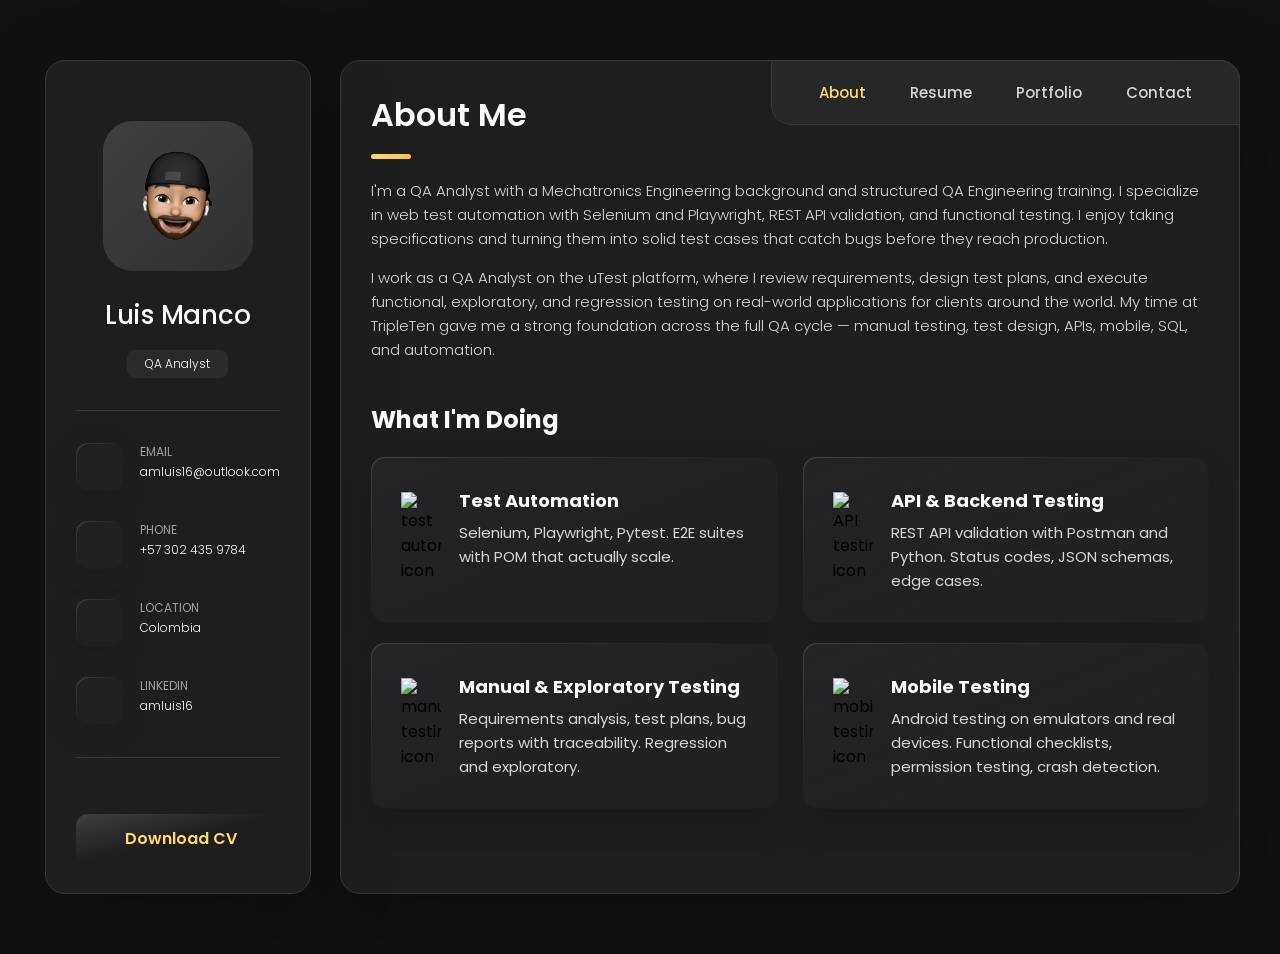
==== index.html @ 2d8c163e "feat: personal portfolio with CV download" ====
<!DOCTYPE html>
<html lang="en">

<head>
  <meta charset="UTF-8">
  <meta http-equiv="X-UA-Compatible" content="IE=edge">
  <meta name="viewport" content="width=device-width, initial-scale=1.0">
  <title>Luis Manco — QA Analyst Portfolio</title>

  <!--
    - favicon
  -->
  <link rel="shortcut icon" href="./assets/images/logo.ico" type="image/x-icon">

  <!--
    - custom css link
  -->
  <link rel="stylesheet" href="./assets/css/style.css">

  <!--
    - google font link
  -->
  <link rel="preconnect" href="https://fonts.googleapis.com">
  <link rel="preconnect" href="https://fonts.gstatic.com" crossorigin>
  <link href="https://fonts.googleapis.com/css2?family=Poppins:wght@300;400;500;600&display=swap" rel="stylesheet">
</head>

<body>

  <!--
    - #MAIN
  -->

  <main>

    <!--
      - #SIDEBAR
    -->

    <aside class="sidebar" data-sidebar>

      <div class="sidebar-info">

        <figure class="avatar-box">
          <img src="./assets/images/my-avatar.png" alt="Luis Manco" width="80">
        </figure>

        <div class="info-content">
          <h1 class="name" title="Luis Manco">Luis Manco</h1>

          <p class="title">QA Analyst</p>
        </div>

        <button class="info_more-btn" data-sidebar-btn>
          <span>Show Contacts</span>

          <ion-icon name="chevron-down"></ion-icon>
        </button>

      </div>

      <div class="sidebar-info_more">

        <div class="separator"></div>

        <ul class="contacts-list">

          <li class="contact-item">

            <div class="icon-box">
              <ion-icon name="mail-outline"></ion-icon>
            </div>

            <div class="contact-info">
              <p class="contact-title">Email</p>

              <a href="mailto:amluis16@outlook.com" class="contact-link">amluis16@outlook.com</a>
            </div>

          </li>

          <li class="contact-item">

            <div class="icon-box">
              <ion-icon name="call-outline"></ion-icon>
            </div>

            <div class="contact-info">
              <p class="contact-title">Phone</p>

              <a href="tel:+573024359784" class="contact-link">+57 302 435 9784</a>
            </div>

          </li>

          <li class="contact-item">

            <div class="icon-box">
              <ion-icon name="location-outline"></ion-icon>
            </div>

            <div class="contact-info">
              <p class="contact-title">Location</p>

              <address>Colombia</address>
            </div>

          </li>

          <li class="contact-item">

            <div class="icon-box">
              <ion-icon name="logo-linkedin"></ion-icon>
            </div>

            <div class="contact-info">
              <p class="contact-title">LinkedIn</p>

              <a href="https://www.linkedin.com/in/amluis16" target="_blank" class="contact-link">amluis16</a>
            </div>

          </li>

        </ul>

        <div class="separator"></div>

        <ul class="social-list">

          <li class="social-item">
            <a href="https://www.linkedin.com/in/amluis16" target="_blank" class="social-link">
              <ion-icon name="logo-linkedin"></ion-icon>
            </a>
          </li>

          <li class="social-item">
            <a href="https://github.com/AMluisXVI" target="_blank" class="social-link">
              <ion-icon name="logo-github"></ion-icon>
            </a>
          </li>

        </ul>

        <div class="cv-sidebar">
          <a href="./cv.html" target="_blank" class="btn-cv">
            <ion-icon name="download-outline"></ion-icon>
            Download CV
          </a>
        </div>

      </div>

    </aside>



    <!--
      - #main-content
    -->

    <div class="main-content">

      <!--
        - #NAVBAR
      -->

      <nav class="navbar">

        <ul class="navbar-list">

          <li class="navbar-item">
            <button class="navbar-link active" data-nav-link>About</button>
          </li>

          <li class="navbar-item">
            <button class="navbar-link" data-nav-link>Resume</button>
          </li>

          <li class="navbar-item">
            <button class="navbar-link" data-nav-link>Portfolio</button>
          </li>

          <li class="navbar-item">
            <button class="navbar-link" data-nav-link>Contact</button>
          </li>

        </ul>

      </nav>



      <!--
        - #ABOUT
      -->

      <article class="about active" data-page="about">

        <header>
          <h2 class="h2 article-title">About me</h2>
        </header>

        <section class="about-text">
          <p>
            I'm a QA Analyst with a Mechatronics Engineering background and structured QA Engineering training.
            I specialize in web test automation with Selenium and Playwright, REST API validation, and functional
            testing. I enjoy taking specifications and turning them into solid test cases that catch bugs before
            they reach production.
          </p>

          <p>
            I work as a QA Analyst on the uTest platform, where I review requirements, design test plans, and execute
            functional, exploratory, and regression testing on real-world applications for clients around the world.
            My time at TripleTen gave me a strong foundation across the full QA cycle — manual testing, test design,
            APIs, mobile, SQL, and automation.
          </p>
        </section>


        <!--
          - service
        -->

        <section class="service">

          <h3 class="h3 service-title">What I'm doing</h3>

          <ul class="service-list">

            <li class="service-item">

              <div class="service-icon-box">
                <img src="./assets/images/icon-dev.svg" alt="test automation icon" width="40">
              </div>

              <div class="service-content-box">
                <h4 class="h4 service-item-title">Test Automation</h4>

                <p class="service-item-text">
                  Selenium, Playwright, Pytest. E2E suites with POM that actually scale.
                </p>
              </div>

            </li>

            <li class="service-item">

              <div class="service-icon-box">
                <img src="./assets/images/icon-photo.svg" alt="API testing icon" width="40">
              </div>

              <div class="service-content-box">
                <h4 class="h4 service-item-title">API & Backend Testing</h4>

                <p class="service-item-text">
                  REST API validation with Postman and Python. Status codes, JSON schemas, edge cases.
                </p>
              </div>

            </li>

            <li class="service-item">

              <div class="service-icon-box">
                <img src="./assets/images/icon-design.svg" alt="manual testing icon" width="40">
              </div>

              <div class="service-content-box">
                <h4 class="h4 service-item-title">Manual & Exploratory Testing</h4>

                <p class="service-item-text">
                  Requirements analysis, test plans, bug reports with traceability. Regression and exploratory.
                </p>
              </div>

            </li>

            <li class="service-item">

              <div class="service-icon-box">
                <img src="./assets/images/icon-app.svg" alt="mobile testing icon" width="40">
              </div>

              <div class="service-content-box">
                <h4 class="h4 service-item-title">Mobile Testing</h4>

                <p class="service-item-text">
                  Android testing on emulators and real devices. Functional checklists, permission testing, crash detection.
                </p>
              </div>

            </li>

          </ul>

        </section>

      </article>



      <!--
        - #RESUME
      -->

      <article class="resume" data-page="resume">

        <header>
          <h2 class="h2 article-title">Resume</h2>
        </header>

        <section class="timeline">

          <div class="title-wrapper">
            <div class="icon-box">
              <ion-icon name="book-outline"></ion-icon>
            </div>

            <h3 class="h3">Experience</h3>
          </div>

          <ol class="timeline-list">

            <li class="timeline-item">

              <h4 class="h4 timeline-item-title">QA Analyst — uTest</h4>

              <span>Jul 2025 — Present</span>

              <p class="timeline-text">
                Review requirements, specifications, and design docs with a QA mindset for early defect detection.
                Design test plans and functional test cases using equivalence partitioning and boundary value analysis.
                Validate REST APIs with Postman: response codes, JSON structures, business logic. Use DevTools for
                network diagnostics, performance analysis, and UI validation. Document and trace defects throughout
                the SDLC, execute post-fix regressions, and prepare test data for end-to-end validation.
              </p>

            </li>

            <li class="timeline-item">

              <h4 class="h4 timeline-item-title">QA Projects — TripleTen LatAm</h4>

              <span>Oct 2024 — Jun 2025</span>

              <p class="timeline-text">
                E2E automation with Selenium WebDriver + POM: 9 tests covering complete taxi order flow with OTP
                interception via CDP. API automation with Python + pytest + requests: 9 tests with equivalence class
                and BVA coverage. REST API testing with Postman: 43 test cases across 3 endpoints, 25 bugs found
                including 500-level server errors. Mobile functional testing on Android: 34-item checklist, identified
                critical crash on geolocation denial. Executed 24 regression test cases on Urban Routes (web) with
                bug reports in Jira. SQL queries: COUNT DISTINCT, GROUP BY, JOIN, CASE WHEN on PostgreSQL.
              </p>

            </li>

            <li class="timeline-item">

              <h4 class="h4 timeline-item-title">Construction Supervisor Assistant — Arevalo Patologia Plus</h4>

              <span>May 2024 — Jun 2025</span>

              <p class="timeline-text">
                Supervised civil works contracts for restoration and maintenance. Documented and escalated
                field anomalies, managed material requests, and produced daily technical reports.
                Developed attention to detail and structured documentation skills transferable to QA.
              </p>

            </li>

            <li class="timeline-item">

              <h4 class="h4 timeline-item-title">Engineering Assistant — IMI Colombia / Yara / Cabot</h4>

              <span>Jan 2024 — Apr 2024</span>

              <p class="timeline-text">
                Supported scheduled maintenance shutdowns at an ammonia plant. Coordinated contractors
                under HSE and permit-to-work controls, documented non-conformities, and inspected
                valve replacements, coatings, and welding — building a methodical, process-oriented mindset.
              </p>

            </li>

          </ol>

        </section>

        <section class="timeline">

          <div class="title-wrapper">
            <div class="icon-box">
              <ion-icon name="book-outline"></ion-icon>
            </div>

            <h3 class="h3">Education</h3>
          </div>

          <ol class="timeline-list">

            <li class="timeline-item">

              <h4 class="h4 timeline-item-title">QA Engineering Bootcamp</h4>

              <span>2024 — 2025</span>

              <p class="timeline-text">
                TripleTen LatAm — Full QA cycle: manual testing, test design, web & cross-browser, API testing,
                mobile testing, console & SQL, API automation, UI automation.
              </p>

            </li>

            <li class="timeline-item">

              <h4 class="h4 timeline-item-title">Mechatronics Engineering</h4>

              <span>2017 — 2023</span>

              <p class="timeline-text">
                Universidad Tecnológica de Bolívar — COPNIA: 031259-0698088 BLV
              </p>

            </li>

          </ol>

        </section>

        <section class="skill">

          <h3 class="h3 skills-title">Technical Skills</h3>

          <ul class="skills-list content-card">

            <li class="skills-item">
              <div class="title-wrapper">
                <h5 class="h5">Test Automation</h5>
              </div>
              <p class="skills-text">Selenium, Playwright, Pytest, Page Object Model</p>
            </li>

            <li class="skills-item">
              <div class="title-wrapper">
                <h5 class="h5">API Testing</h5>
              </div>
              <p class="skills-text">Postman, REST, JSON, Python + requests</p>
            </li>

            <li class="skills-item">
              <div class="title-wrapper">
                <h5 class="h5">Functional Testing</h5>
              </div>
              <p class="skills-text">Test cases, equivalence partitioning, BVA, regression</p>
            </li>

            <li class="skills-item">
              <div class="title-wrapper">
                <h5 class="h5">Languages &amp; Tools</h5>
              </div>
              <p class="skills-text">Python, SQL, JavaScript, Git, Jira, DevTools</p>
            </li>

            <li class="skills-item">
              <div class="title-wrapper">
                <h5 class="h5">Mobile Testing</h5>
              </div>
              <p class="skills-text">Android Studio, AVD, permissions testing, crash analysis</p>
            </li>

          </ul>

        </section>

        <section class="certifications">

          <h3 class="h3 certifications-title">Certifications</h3>

          <div class="cert-group">
            <h4 class="h4 cert-org">Open Bootcamp</h4>
            <ul class="cert-list">
              <li>Git — 07/11/2023</li>
              <li>HTML &amp; CSS — 07/11/2023</li>
              <li>Introducción a la Programación — 06/09/2023</li>
            </ul>
          </div>

          <div class="cert-group">
            <h4 class="h4 cert-org">Google Actívate</h4>
            <ul class="cert-list">
              <li>Introducción al Desarrollo Web I (40 h) — 05/06/2023</li>
              <li>Introducción al Desarrollo Web II (40 h) — 15/06/2023</li>
            </ul>
          </div>

          <div class="cert-group">
            <h4 class="h4 cert-org">SENA</h4>
            <ul class="cert-list">
              <li>Sistema de Gestión de la Seguridad y Salud en el Trabajo SG-SST (50 h) — Oct. 2025 · Regional Huila</li>
              <li>Controladores Lógicos Programables PLC I (40 h) — Mar. 2026 · Regional Tolima</li>
              <li>Actualización del SG-SST (20 h) — Mar. 2026 · Regional Valle</li>
              <li>Procesos para Software de Calidad (40 h) — Abr. 2026 · Regional Tolima</li>
            </ul>
          </div>

        </section>

      </article>



      <!--
        - #PORTFOLIO
      -->

      <article class="portfolio" data-page="portfolio">

        <header>
          <h2 class="h2 article-title">Portfolio</h2>
        </header>

        <section class="projects">

          <ul class="filter-list">

            <li class="filter-item">
              <button class="active" data-filter-btn>All</button>
            </li>

            <li class="filter-item">
              <button data-filter-btn>Automation</button>
            </li>

            <li class="filter-item">
              <button data-filter-btn>API Testing</button>
            </li>

            <li class="filter-item">
              <button data-filter-btn>Manual Testing</button>
            </li>

            <li class="filter-item">
              <button data-filter-btn>Mobile Testing</button>
            </li>

          </ul>

          <div class="filter-select-box">

            <button class="filter-select" data-select>

              <div class="select-value" data-selecct-value>Select category</div>

              <div class="select-icon">
                <ion-icon name="chevron-down"></ion-icon>
              </div>

            </button>

            <ul class="select-list">

              <li class="select-item">
                <button data-select-item>All</button>
              </li>

              <li class="select-item">
                <button data-select-item>Automation</button>
              </li>

              <li class="select-item">
                <button data-select-item>API Testing</button>
              </li>

              <li class="select-item">
                <button data-select-item>Manual Testing</button>
              </li>

              <li class="select-item">
                <button data-select-item>Mobile Testing</button>
              </li>

            </ul>

          </div>

          <ul class="project-list">

            <li class="project-item active" data-filter-item data-category="automation">
              <a href="https://github.com/AMluisXVI/ui-automation" target="_blank">

                <figure class="project-img">
                  <div class="project-item-icon-box">
                    <ion-icon name="eye-outline"></ion-icon>
                  </div>

                  <img src="./assets/images/project-9.png" alt="ui-automation" loading="lazy">
                </figure>

                <h3 class="project-title">UI Automation — Urban Routes</h3>

                <p class="project-category">Automation</p>

              </a>
            </li>

            <li class="project-item active" data-filter-item data-category="automation">
              <a href="https://github.com/AMluisXVI/api-automation" target="_blank">

                <figure class="project-img">
                  <div class="project-item-icon-box">
                    <ion-icon name="eye-outline"></ion-icon>
                  </div>

                  <img src="./assets/images/project-7.png" alt="api-automation" loading="lazy">
                </figure>

                <h3 class="project-title">API Automation — Urban Grocers</h3>

                <p class="project-category">Automation</p>

              </a>
            </li>

            <li class="project-item active" data-filter-item data-category="api testing">
              <a href="https://github.com/AMluisXVI/api-testing" target="_blank">

                <figure class="project-img">
                  <div class="project-item-icon-box">
                    <ion-icon name="eye-outline"></ion-icon>
                  </div>

                  <img src="./assets/images/project-4.png" alt="api-testing" loading="lazy">
                </figure>

                <h3 class="project-title">API Testing — Urban Grocers</h3>

                <p class="project-category">API Testing</p>

              </a>
            </li>

            <li class="project-item active" data-filter-item data-category="manual testing">
              <a href="https://github.com/AMluisXVI/regression-testing" target="_blank">

                <figure class="project-img">
                  <div class="project-item-icon-box">
                    <ion-icon name="eye-outline"></ion-icon>
                  </div>

                  <img src="./assets/images/project-1.jpg" alt="regression-testing" loading="lazy">
                </figure>

                <h3 class="project-title">Regression Testing — Urban Routes</h3>

                <p class="project-category">Manual Testing</p>

              </a>
            </li>

            <li class="project-item active" data-filter-item data-category="manual testing">
              <a href="https://github.com/AMluisXVI/test-design" target="_blank">

                <figure class="project-img">
                  <div class="project-item-icon-box">
                    <ion-icon name="eye-outline"></ion-icon>
                  </div>

                  <img src="./assets/images/project-5.png" alt="test-design" loading="lazy">
                </figure>

                <h3 class="project-title">Test Design — Carpool Feature</h3>

                <p class="project-category">Manual Testing</p>

              </a>
            </li>

            <li class="project-item active" data-filter-item data-category="manual testing">
              <a href="https://github.com/AMluisXVI/cross-browser-testing" target="_blank">

                <figure class="project-img">
                  <div class="project-item-icon-box">
                    <ion-icon name="eye-outline"></ion-icon>
                  </div>

                  <img src="./assets/images/project-3.jpg" alt="cross-browser-testing" loading="lazy">
                </figure>

                <h3 class="project-title">Cross-Browser Testing — Urban Routes</h3>

                <p class="project-category">Manual Testing</p>

              </a>
            </li>

            <li class="project-item active" data-filter-item data-category="mobile testing">
              <a href="https://github.com/AMluisXVI/mobile-testing" target="_blank">

                <figure class="project-img">
                  <div class="project-item-icon-box">
                    <ion-icon name="eye-outline"></ion-icon>
                  </div>

                  <img src="./assets/images/project-8.jpg" alt="mobile-testing" loading="lazy">
                </figure>

                <h3 class="project-title">Mobile Testing — Urban Lunch</h3>

                <p class="project-category">Mobile Testing</p>

              </a>
            </li>

            <li class="project-item active" data-filter-item data-category="manual testing">
              <a href="https://github.com/AMluisXVI/console-sql" target="_blank">

                <figure class="project-img">
                  <div class="project-item-icon-box">
                    <ion-icon name="eye-outline"></ion-icon>
                  </div>

                  <img src="./assets/images/project-6.png" alt="console-sql" loading="lazy">
                </figure>

                <h3 class="project-title">Console & SQL — Linux + PostgreSQL</h3>

                <p class="project-category">Manual Testing</p>

              </a>
            </li>

            <li class="project-item active" data-filter-item data-category="api testing">
              <a href="https://github.com/AMluisXVI/full-qa-cycle" target="_blank">

                <figure class="project-img">
                  <div class="project-item-icon-box">
                    <ion-icon name="eye-outline"></ion-icon>
                  </div>

                  <img src="./assets/images/project-2.png" alt="full-qa-cycle" loading="lazy">
                </figure>

                <h3 class="project-title">Full QA Cycle — Urban Scooter</h3>

                <p class="project-category">API Testing</p>

              </a>
            </li>

          </ul>

        </section>

      </article>



      <!--
        - #CONTACT
      -->

      <article class="contact" data-page="contact">

        <header>
          <h2 class="h2 article-title">Contact</h2>
        </header>

        <section class="contact-info">

          <p class="contact-text">
            Let's connect! Whether you have a job opportunity, a project idea, or just want to talk about QA,
            feel free to reach out through any of the channels below.
          </p>

          <ul class="contact-list contact-list--page">

            <li class="contact-item">
              <div class="icon-box">
                <ion-icon name="mail-outline"></ion-icon>
              </div>
              <div class="contact-info">
                <h3 class="h4 contact-item-title">Email</h3>
                <a href="mailto:amluis16@outlook.com" class="contact-link">amluis16@outlook.com</a>
              </div>
            </li>

            <li class="contact-item">
              <div class="icon-box">
                <ion-icon name="phone-portrait-outline"></ion-icon>
              </div>
              <div class="contact-info">
                <h3 class="h4 contact-item-title">Phone</h3>
                <a href="tel:+573024359784" class="contact-link">+57 302 435 9784</a>
              </div>
            </li>

            <li class="contact-item">
              <div class="icon-box">
                <ion-icon name="logo-linkedin"></ion-icon>
              </div>
              <div class="contact-info">
                <h3 class="h4 contact-item-title">LinkedIn</h3>
              <a href="https://www.linkedin.com/in/amluis16" target="_blank" class="contact-link">amluis16</a>
              </div>
            </li>

            <li class="contact-item">
              <div class="icon-box">
                <ion-icon name="logo-github"></ion-icon>
              </div>
              <div class="contact-info">
                <h3 class="h4 contact-item-title">GitHub</h3>
                <a href="https://github.com/AMluisXVI" target="_blank" class="contact-link">AMluisXVI</a>
              </div>
            </li>

          </ul>

        </section>

      </article>

    </div>

  </main>



  <!--
    - custom js link
  -->
  <script src="./assets/js/script.js"></script>

  <!--
    - ionicon link
  -->
  <script type="module" src="https://unpkg.com/ionicons@5.5.2/dist/ionicons/ionicons.esm.js"></script>
  <script nomodule src="https://unpkg.com/ionicons@5.5.2/dist/ionicons/ionicons.js"></script>

</body>

</html>
---- assets/css/style.css ----
/*-----------------------------------*\
  #style.css
\*-----------------------------------*/


/**
 * copyright 2022 @codewithsadee
 */





/*-----------------------------------*\
  #CUSTOM PROPERTY
\*-----------------------------------*/

:root {

  /**
   * colors
   */

  /* gradient */

  --bg-gradient-onyx: linear-gradient(
    to bottom right, 
    hsl(240, 1%, 25%) 3%, 
    hsl(0, 0%, 19%) 97%
  );
  --bg-gradient-jet: linear-gradient(
    to bottom right, 
    hsla(240, 1%, 18%, 0.251) 0%, 
    hsla(240, 2%, 11%, 0) 100%
  ), hsl(240, 2%, 13%);
  --bg-gradient-yellow-1: linear-gradient(
    to bottom right, 
    hsl(45, 100%, 71%) 0%, 
    hsla(36, 100%, 69%, 0) 50%
  );
  --bg-gradient-yellow-2: linear-gradient(
    135deg, 
    hsla(45, 100%, 71%, 0.251) 0%, 
    hsla(35, 100%, 68%, 0) 59.86%
  ), hsl(240, 2%, 13%);
  --border-gradient-onyx: linear-gradient(
    to bottom right, 
    hsl(0, 0%, 25%) 0%, 
    hsla(0, 0%, 25%, 0) 50%
  );
  --text-gradient-yellow: linear-gradient(
    to right, 
    hsl(45, 100%, 72%), 
    hsl(35, 100%, 68%)
  );

  /* solid */

  --jet: hsl(0, 0%, 22%);
  --onyx: hsl(240, 1%, 17%);
  --eerie-black-1: hsl(240, 2%, 13%);
  --eerie-black-2: hsl(240, 2%, 12%);
  --smoky-black: hsl(0, 0%, 7%);
  --white-1: hsl(0, 0%, 100%);
  --white-2: hsl(0, 0%, 98%);
  --orange-yellow-crayola: hsl(45, 100%, 72%);
  --vegas-gold: hsl(45, 54%, 58%);
  --light-gray: hsl(0, 0%, 84%);
  --light-gray-70: hsla(0, 0%, 84%, 0.7);
  --bittersweet-shimmer: hsl(0, 43%, 51%);

  /**
   * typography
   */

  /* font-family */
  --ff-poppins: 'Poppins', sans-serif;

  /* font-size */
  --fs-1: 24px;
  --fs-2: 18px;
  --fs-3: 17px;
  --fs-4: 16px;
  --fs-5: 15px;
  --fs-6: 14px;
  --fs-7: 13px;
  --fs-8: 11px;

  /* font-weight */
  --fw-300: 300;
  --fw-400: 400;
  --fw-500: 500;
  --fw-600: 600;

  /**
   * shadow
   */
  
  --shadow-1: -4px 8px 24px hsla(0, 0%, 0%, 0.25);
  --shadow-2: 0 16px 30px hsla(0, 0%, 0%, 0.25);
  --shadow-3: 0 16px 40px hsla(0, 0%, 0%, 0.25);
  --shadow-4: 0 25px 50px hsla(0, 0%, 0%, 0.15);
  --shadow-5: 0 24px 80px hsla(0, 0%, 0%, 0.25);

  /**
   * transition
   */

  --transition-1: 0.25s ease;
  --transition-2: 0.5s ease-in-out;

}





/*-----------------------------------*\
  #RESET
\*-----------------------------------*/

*, *::before, *::after {
  margin: 0;
  padding: 0;
  box-sizing: border-box;
}

a { text-decoration: none; }

li { list-style: none; }

img, ion-icon, a, button, time, span { display: block; }

button {
  font: inherit;
  background: none;
  border: none;
  text-align: left;
  cursor: pointer;
}

input, textarea {
  display: block;
  width: 100%;
  background: none;
  font: inherit;
}

::selection {
  background: var(--orange-yellow-crayola);
  color: var(--smoky-black);
}

:focus { outline-color: var(--orange-yellow-crayola); }

html { font-family: var(--ff-poppins); }

body { background: var(--smoky-black); }





/*-----------------------------------*\
  #REUSED STYLE
\*-----------------------------------*/

.sidebar,
article {
  background: var(--eerie-black-2);
  border: 1px solid var(--jet);
  border-radius: 20px;
  padding: 15px;
  box-shadow: var(--shadow-1);
  z-index: 1;
}

.separator {
  width: 100%;
  height: 1px;
  background: var(--jet);
  margin: 16px 0;
}

.icon-box {
  position: relative;
  background: var(--border-gradient-onyx);
  width: 30px;
  height: 30px;
  border-radius: 8px;
  display: flex;
  justify-content: center;
  align-items: center;
  font-size: 16px;
  color: var(--orange-yellow-crayola);
  box-shadow: var(--shadow-1);
  z-index: 1;
}

.icon-box::before {
  content: "";
  position: absolute;
  inset: 1px;
  background: var(--eerie-black-1);
  border-radius: inherit;
  z-index: -1;
}

.icon-box ion-icon { --ionicon-stroke-width: 35px; }

article { display: none; }

article.active {
  display: block;
  animation: fade 0.5s ease backwards;
}

@keyframes fade {
  0% { opacity: 0; }
  100% { opacity: 1; }
}

.h2,
.h3,
.h4,
.h5 {
  color: var(--white-2);
  text-transform: capitalize;
}

.h2 { font-size: var(--fs-1); }

.h3 { font-size: var(--fs-2); }

.h4 { font-size: var(--fs-4); }

.h5 {
  font-size: var(--fs-7);
  font-weight: var(--fw-500);
}

.article-title {
  position: relative;
  padding-bottom: 7px;
}

.article-title::after {
  content: "";
  position: absolute;
  bottom: 0;
  left: 0;
  width: 30px;
  height: 3px;
  background: var(--text-gradient-yellow);
  border-radius: 3px;
}

.has-scrollbar::-webkit-scrollbar {
  width: 5px; /* for vertical scrollbar */
  height: 5px; /* for horizontal scrollbar */
}

.has-scrollbar::-webkit-scrollbar-track {
  background: var(--onyx);
  border-radius: 5px;
}

.has-scrollbar::-webkit-scrollbar-thumb {
  background: var(--orange-yellow-crayola);
  border-radius: 5px;
}

.has-scrollbar::-webkit-scrollbar-button { width: 20px; }

.content-card {
  position: relative;
  background: var(--border-gradient-onyx);
  padding: 15px;
  padding-top: 45px;
  border-radius: 14px;
  box-shadow: var(--shadow-2);
  cursor: pointer;
  z-index: 1;
}

.content-card::before {
  content: "";
  position: absolute;
  inset: 1px;
  background: var(--bg-gradient-jet);
  border-radius: inherit;
  z-index: -1;
}





/*-----------------------------------*\
  #MAIN
\*-----------------------------------*/

main {
  margin: 15px 12px;
  margin-bottom: 75px;
  min-width: 259px;
}





/*-----------------------------------*\
  #SIDEBAR
\*-----------------------------------*/

.sidebar {
  margin-bottom: 15px;
  max-height: 112px;
  overflow: hidden;
  transition: var(--transition-2);
}

.sidebar.active { max-height: 405px; }

.sidebar-info {
  position: relative;
  display: flex;
  justify-content: flex-start;
  align-items: center;
  gap: 15px;
}

.avatar-box {
  background: var(--bg-gradient-onyx);
  border-radius: 20px;
}

.info-content .name {
  color: var(--white-2);
  font-size: var(--fs-3);
  font-weight: var(--fw-500);
  letter-spacing: -0.25px;
  margin-bottom: 10px;
}

.info-content .title {
  color: var(--white-1);
  background: var(--onyx);
  font-size: var(--fs-8);
  font-weight: var(--fw-300);
  width: max-content;
  padding: 3px 12px;
  border-radius: 8px;
}

.info_more-btn {
  position: absolute;
  top: -15px;
  right: -15px;
  border-radius: 0 15px;
  font-size: 13px;
  color: var(--orange-yellow-crayola);
  background: var(--border-gradient-onyx);
  padding: 10px;
  box-shadow: var(--shadow-2);
  transition: var(--transition-1);
  z-index: 1;
}

.info_more-btn::before {
  content: "";
  position: absolute;
  inset: 1px;
  border-radius: inherit;
  background: var(--bg-gradient-jet);
  transition: var(--transition-1);
  z-index: -1;
}

.info_more-btn:hover,
.info_more-btn:focus { background: var(--bg-gradient-yellow-1); }

.info_more-btn:hover::before,
.info_more-btn:focus::before { background: var(--bg-gradient-yellow-2); }

.info_more-btn span { display: none; }

.sidebar-info_more {
  opacity: 0;
  visibility: hidden;
  transition: var(--transition-2);
}

.sidebar.active .sidebar-info_more {
  opacity: 1;
  visibility: visible;
}

.contacts-list {
  display: grid;
  grid-template-columns: 1fr;
  gap: 16px;
}

.contact-item {
  min-width: 100%;
  display: flex;
  align-items: center;
  gap: 16px;
}

.contact-info {
  flex: 1;
  min-width: 0;
}

.contact-title {
  color: var(--light-gray-70);
  font-size: var(--fs-8);
  text-transform: uppercase;
  margin-bottom: 2px;
}

.sidebar .contact-info :is(.contact-link, time, address) {
  color: var(--white-2);
  font-size: 11px;
  overflow-wrap: break-word;
}

article .contact-info :is(.contact-link, time, address) {
  color: var(--white-2);
  font-size: var(--fs-6);
}

.contact-info address { font-style: normal; }

.social-list {
  display: flex;
  justify-content: flex-start;
  align-items: center;
  gap: 15px;
  padding-bottom: 4px;
  padding-left: 7px;
}

.social-item .social-link {
  color: var(--light-gray-70);
  font-size: 18px;
}


.social-item .social-link:hover { color: var(--light-gray); }





/*-----------------------------------*\
  #NAVBAR
\*-----------------------------------*/

.navbar {
  position: fixed;
  bottom: 0;
  left: 0;
  width: 100%;
  background: hsla(240, 1%, 17%, 0.75);
  backdrop-filter: blur(10px);
  border: 1px solid var(--jet);
  border-radius: 12px 12px 0 0;
  box-shadow: var(--shadow-2);
  z-index: 5;
}

.navbar-list {
  display: flex;
  flex-wrap: wrap;
  justify-content: center;
  align-items: center;
  padding: 0 10px;
}

.navbar-link {
  color: var(--light-gray);
  font-size: var(--fs-8);
  padding: 20px 7px;
  transition: color var(--transition-1);
}

.navbar-link:hover,
.navbar-link:focus { color: var(--light-gray-70); }

.navbar-link.active { color: var(--orange-yellow-crayola); }





/*-----------------------------------*\
  #ABOUT
\*-----------------------------------*/

.about .article-title { margin-bottom: 15px; }

.about-text {
  color: var(--light-gray);
  font-size: var(--fs-6);
  font-weight: var(--fw-300);
  line-height: 1.6;
}

.about-text p { margin-bottom: 15px; }



/**
 * #service 
 */

.service { margin-bottom: 35px; }

.service-title { margin-bottom: 20px; }

.service-list {
  display: grid;
  grid-template-columns: 1fr;
  gap: 20px;
}

.service-item {
  position: relative;
  background: var(--border-gradient-onyx);
  padding: 20px;
  border-radius: 14px;
  box-shadow: var(--shadow-2);
  z-index: 1;
}

.service-item::before {
  content: "";
  position: absolute;
  inset: 1px;
  background: var(--bg-gradient-jet);
  border-radius: inherit;
  z-index: -1;
}

.service-icon-box { margin-bottom: 10px; }

.service-icon-box img { margin: auto; }

.service-content-box { text-align: center; }

.service-item-title { margin-bottom: 7px; }

.service-item-text {
  color: var(--light-gray);
  font-size: var(--fs-6);
  font-weight: var(--fw-3);
  line-height: 1.6;
}


/**
 * #testimonials 
 * (removed — not used in this portfolio)
 */


/**
 * #clients 
 * (removed — not used in this portfolio)
 */





/*-----------------------------------*\
  #RESUME
\*-----------------------------------*/

.article-title { margin-bottom: 30px; }


/**
 * education and experience 
 */

.timeline { margin-bottom: 30px; }

.timeline .title-wrapper {
  display: flex;
  align-items: center;
  gap: 15px;
  margin-bottom: 25px;
}

.timeline-list {
  font-size: var(--fs-6);
  margin-left: 45px;
}

.timeline-item { position: relative; }

.timeline-item:not(:last-child) { margin-bottom: 20px; }

.timeline-item-title {
  font-size: var(--fs-6);
  line-height: 1.3;
  margin-bottom: 7px;
}

.timeline-list span {
  color: var(--vegas-gold);
  font-weight: var(--fw-400);
  line-height: 1.6;
}

.timeline-item:not(:last-child)::before {
  content: "";
  position: absolute;
  top: -25px;
  left: -30px;
  width: 1px;
  height: calc(100% + 50px);
  background: var(--jet);
}

.timeline-item::after {
  content: "";
  position: absolute;
  top: 5px;
  left: -33px;
  height: 6px;
  width: 6px;
  background: var(--text-gradient-yellow);
  border-radius: 50%;
  box-shadow: 0 0 0 4px var(--jet);
}

.timeline-text {
  color: var(--light-gray);
  font-weight: var(--fw-300);
  line-height: 1.6;
}


/**
 * skills 
 */

.skills-title { margin-bottom: 20px; }

.btn-cv {
  display: inline-flex;
  align-items: center;
  gap: 6px;
  padding: 8px 18px;
  border-radius: 12px;
  background: var(--border-gradient-onyx);
  color: var(--orange-yellow-crayola);
  font-size: var(--fs-9);
  font-weight: var(--fw-600);
  text-decoration: none;
  transition: var(--transition-1);
}
.btn-cv:hover {
  background: var(--bg-gradient-jet);
  transform: translateY(-1px);
}
.btn-cv ion-icon { font-size: 16px; }

.cv-sidebar {
  display: flex;
  justify-content: center;
  padding: 20px 0 0;
}
.cv-sidebar .btn-cv {
  width: 100%;
  justify-content: center;
  padding: 12px 18px;
  font-size: var(--fs-9);
}

.skills-list { padding: 20px; }


.skills-item:not(:last-child) { margin-bottom: 15px; }

.skill .title-wrapper {
  display: flex;
  align-items: center;
  gap: 5px;
}

.skills-text {
  color: var(--light-gray-70);
  font-size: var(--fs-6);
  font-weight: var(--fw-300);
  line-height: 1.6;
  margin-top: 4px;
}


/*-----------------------------------*\
  #CERTIFICATIONS
\*-----------------------------------*/

.certifications {
  margin-top: 30px;
}

.certifications-title {
  margin-bottom: 15px;
}

.cert-group {
  margin-bottom: 12px;
}

.cert-org {
  color: var(--orange-yellow-crayola);
  font-size: var(--fs-6);
  font-weight: var(--fw-500);
  margin-bottom: 4px;
}

.cert-list {
  list-style: none;
  padding-left: 12px;
}

.cert-list li {
  color: var(--light-gray-70);
  font-size: 11px;
  font-weight: var(--fw-300);
  line-height: 1.5;
  padding-left: 10px;
  position: relative;
  margin-bottom: 1px;
}

.cert-list li::before {
  content: "–";
  position: absolute;
  left: 0;
  color: var(--light-gray-70);
}

.skill .title-wrapper data {
  color: var(--light-gray);
  font-size: var(--fs-7);
  font-weight: var(--fw-300);
}

.skill-progress-bg {
  background: var(--jet);
  width: 100%;
  height: 8px;
  border-radius: 10px;
}

.skill-progress-fill {
  background: var(--text-gradient-yellow);
  height: 100%;
  border-radius: inherit;
}





/*-----------------------------------*\
  #PORTFOLIO
\*-----------------------------------*/

.filter-list { display: none; }

.filter-select-box {
  position: relative;
  margin-bottom: 25px;
}

.filter-select {
  background: var(--eerie-black-2);
  color: var(--light-gray);
  display: flex;
  justify-content: space-between;
  align-items: center;
  width: 100%;
  padding: 12px 16px;
  border: 1px solid var(--jet);
  border-radius: 14px;
  font-size: var(--fs-6);
  font-weight: var(--fw-300);
}

.filter-select.active .select-icon { transform: rotate(0.5turn); }

.select-list {
  background: var(--eerie-black-2);
  position: absolute;
  top: calc(100% + 6px);
  width: 100%;
  padding: 6px;
  border: 1px solid var(--jet);
  border-radius: 14px;
  z-index: 2;
  opacity: 0;
  visibility: hidden;
  pointer-events: none;
  transition: 0.15s ease-in-out;
}

.filter-select.active + .select-list {
  opacity: 1;
  visibility: visible;
  pointer-events: all;
}

.select-item button {
  background: var(--eerie-black-2);
  color: var(--light-gray);
  font-size: var(--fs-6);
  font-weight: var(--fw-300);
  text-transform: capitalize;
  width: 100%;
  padding: 8px 10px;
  border-radius: 8px;
}

.select-item button:hover { --eerie-black-2: hsl(240, 2%, 20%); }

.project-list {
  display: grid;
  grid-template-columns: 1fr;
  gap: 30px;
  margin-bottom: 10px;
}

.project-item { display: none; }

.project-item.active {
  display: block;
  animation: scaleUp 0.25s ease forwards;
}

@keyframes scaleUp {
  0% { transform: scale(0.5); }
  100% { transform: scale(1); }
}

.project-item > a { width: 100%; }

.project-img {
  position: relative;
  width: 100%;
  height: 200px;
  border-radius: 16px;
  overflow: hidden;
  margin-bottom: 15px;
}

.project-img::before {
  content: "";
  position: absolute;
  top: 0;
  left: 0;
  width: 100%;
  height: 100%;
  background: transparent;
  z-index: 1;
  transition: var(--transition-1);
}

.project-item > a:hover .project-img::before { background: hsla(0, 0%, 0%, 0.5); }

.project-item-icon-box {
  --scale: 0.8;

  background: var(--jet);
  color: var(--orange-yellow-crayola);
  position: absolute;
  top: 50%;
  left: 50%;
  transform: translate(-50%, -50%) scale(var(--scale));
  font-size: 20px;
  padding: 18px;
  border-radius: 12px;
  opacity: 0;
  z-index: 1;
  transition: var(--transition-1);
}

.project-item > a:hover .project-item-icon-box {
  --scale: 1;
  opacity: 1;
}

.project-item-icon-box ion-icon { --ionicon-stroke-width: 50px; }

.project-img img {
  width: 100%;
  height: 100%;
  object-fit: cover;
  transition: var(--transition-1);
}

.project-item > a:hover img { transform: scale(1.1); }

.project-title,
.project-category { margin-left: 10px; }

.project-title {
  color: var(--white-2);
  font-size: var(--fs-5);
  font-weight: var(--fw-400);
  text-transform: capitalize;
  line-height: 1.3;
}

.project-category {
  color: var(--light-gray-70);
  font-size: var(--fs-6);
  font-weight: var(--fw-300);
}





/*-----------------------------------*\
  #BLOG
\*-----------------------------------*/

/* (removed — not used in this portfolio) */





/*-----------------------------------*\
  #CONTACT
\*-----------------------------------*/

.contact-info { margin-bottom: 10px; }

.contact-text {
  color: var(--light-gray);
  font-size: var(--fs-6);
  font-weight: var(--fw-300);
  line-height: 1.6;
  margin-bottom: 25px;
}

.contact-list--page {
  display: grid;
  grid-template-columns: 1fr;
  gap: 16px;
}

.contact-list--page .contact-item {
  display: flex;
  align-items: center;
  gap: 16px;
  background: var(--border-gradient-onyx);
  padding: 20px;
  border-radius: 14px;
  box-shadow: var(--shadow-2);
  z-index: 1;
  position: relative;
}

.contact-list--page .contact-item::before {
  content: "";
  position: absolute;
  inset: 1px;
  background: var(--bg-gradient-jet);
  border-radius: inherit;
  z-index: -1;
}

.contact-list--page .contact-info {
  flex: 1;
  min-width: 0;
}

.contact-item-title {
  color: var(--white-2);
  margin-bottom: 2px;
}

.contact-list--page .contact-link {
  color: var(--light-gray-70);
  font-size: var(--fs-6);
  font-weight: var(--fw-300);
  transition: var(--transition-1);
}

.contact-list--page .contact-link:hover {
  color: var(--orange-yellow-crayola);
}





/*-----------------------------------*\
  #RESPONSIVE
\*-----------------------------------*/

/**
 * responsive larger than 450px screen
 */

@media (min-width: 450px) {

  /**
   * #PORTFOLIO
   */

  .project-img { height: auto; }

}





/**
 * responsive larger than 580px screen
 */

@media (min-width: 580px) {

  /**
   * CUSTOM PROPERTY
   */

  :root {

    /**
     * typography
     */

    --fs-1: 32px;
    --fs-2: 24px;
    --fs-3: 26px;
    --fs-4: 18px;
    --fs-6: 15px;
    --fs-7: 15px;
    --fs-8: 12px;

  }



  /**
   * #REUSED STYLE
   */

  .sidebar, article {
    width: 520px;
    margin-inline: auto;
    padding: 30px;
  }

  .article-title {
    font-weight: var(--fw-600);
    padding-bottom: 15px;
  }

  .article-title::after {
    width: 40px;
    height: 5px;
  }

  .icon-box {
    width: 48px;
    height: 48px;
    border-radius: 12px;
    font-size: 18px;
  }



  /**
   * #MAIN
   */

  main {
    margin-top: 60px;
    margin-bottom: 100px;
  }



  /**
   * #SIDEBAR
   */

  .sidebar {
    max-height: 180px;
    margin-bottom: 30px;
  }

  .sidebar.active { max-height: 584px; }

  .sidebar-info { gap: 25px; }

  .avatar-box { border-radius: 30px; }

  .avatar-box img { width: 120px; }

  .info-content .name { margin-bottom: 15px; }

  .info-content .title { padding: 5px 18px; }

  .info_more-btn {
    top: -30px;
    right: -30px;
    padding: 10px 15px;
  }

  .info_more-btn span {
    display: block;
    font-size: var(--fs-8);
  }

  .info_more-btn ion-icon { display: none; }

  .separator { margin: 32px 0; }

  .contacts-list { gap: 20px; }



  /**
   * #NAVBAR
   */

  .navbar { border-radius: 20px 20px 0 0; }

  .navbar-list { gap: 20px; }

  .navbar-link { --fs-8: 14px; }



  /**
   * #ABOUT
   */

  .about .article-title { margin-bottom: 20px; }

  .about-text { margin-bottom: 40px; }

  /* service */

  .service-item {
    display: flex;
    justify-content: flex-start;
    align-items: flex-start;
    gap: 18px;
    padding: 30px;
  }

  .service-icon-box {
    margin-bottom: 0;
    margin-top: 5px;
  }

  .service-content-box { text-align: left; }

  .content-card {
    padding: 30px;
    padding-top: 25px;
  }



  /**
   * #RESUME
   */

  .timeline-list { margin-left: 65px; }

  .timeline-item:not(:last-child)::before { left: -40px; }

  .timeline-item::after {
    height: 8px;
    width: 8px;
    left: -43px;
  }

  .skills-item:not(:last-child) { margin-bottom: 25px; }



  /**
   * #PORTFOLIO
   */

  .project-img { border-radius: 16px; }



  /**
   * #CONTACT
   */

  .contact-list--page {
    gap: 20px;
  }

  .contact-list--page .contact-item {
    padding: 25px;
  }

  .contact-text {
    font-size: var(--fs-5);
  }

}





/**
 * responsive larger than 768px screen
 */

@media (min-width: 768px) {

  /**
   * REUSED STYLE
   */

  .sidebar, article { width: 700px; }

  .has-scrollbar::-webkit-scrollbar-button { width: 100px; }



  /**
   * SIDEBAR
   */

  .contacts-list {
    grid-template-columns: 1fr 1fr;
    gap: 30px 15px;
  }



  /**
   * NAVBAR
   */

  .navbar-link { --fs-8: 15px; }



  /**
   * ABOUT
   */

  /**
   * PORTFOLIO
   */

  .article-title { padding-bottom: 20px; }

  .filter-select-box { display: none; }

  .filter-list {
    display: flex;
    justify-content: flex-start;
    align-items: center;
    gap: 25px;
    padding-left: 5px;
    margin-bottom: 30px;
  }

  .filter-item button {
    color: var(--light-gray);
    font-size: var(--fs-5);
    transition: var(--transition-1);
  }

  .filter-item button:hover { color: var(--light-gray-70); }

  .filter-item button.active { color: var(--orange-yellow-crayola); }

  /* portfolio grid */

  .project-list { grid-template-columns: 1fr 1fr; }



  /**
   * CONTACT
   */

  .contact-list--page {
    grid-template-columns: 1fr 1fr;
  }
  
}





/**
 * responsive larger than 1024px screen
 */

@media (min-width: 1024px) {

  /**
   * CUSTOM PROPERTY
   */

  :root {

    /**
    * shadow
    */

    --shadow-1: -4px 8px 24px hsla(0, 0%, 0%, 0.125);
    --shadow-2: 0 16px 30px hsla(0, 0%, 0%, 0.125);
    --shadow-3: 0 16px 40px hsla(0, 0%, 0%, 0.125);

  }



  /**
   * REUSED STYLE
   */

  .sidebar, article {
    width: 950px;
    box-shadow: var(--shadow-5);
  }



  /**
   * MAIN 
   */

  main { margin-bottom: 60px; }

  .main-content {
    position: relative;
    width: max-content;
    margin: auto;
  }



  /**
   * NAVBAR
   */

  .navbar {
    position: absolute;
    bottom: auto;
    top: 0;
    left: auto;
    right: 0;
    width: max-content;
    border-radius: 0 20px;
    padding: 0 20px;
    box-shadow: none;
  }

  .navbar-list {
    gap: 30px;
    padding: 0 20px;
  }

  .navbar-link { font-weight: var(--fw-500); }



  /**
   * ABOUT
   */

  /* service */

  .service-list {
    grid-template-columns: 1fr 1fr;
    gap: 20px 25px;
  }

  /**
   * PORTFOLIO
   */

  .project-list { grid-template-columns: repeat(3, 1fr); }

}





/**
 * responsive larger than 1250px screen
 */

@media (min-width: 1250px) {

  /**
   * RESET
   */

  body::-webkit-scrollbar { width: 20px; }

  body::-webkit-scrollbar-track { background: var(--smoky-black); }

  body::-webkit-scrollbar-thumb {
    border: 5px solid var(--smoky-black);
    background: hsla(0, 0%, 100%, 0.1);
    border-radius: 20px;
    box-shadow: inset 1px 1px 0 hsla(0, 0%, 100%, 0.11),
                inset -1px -1px 0 hsla(0, 0%, 100%, 0.11);
  }

  body::-webkit-scrollbar-thumb:hover { background: hsla(0, 0%, 100%, 0.15); }

  body::-webkit-scrollbar-button { height: 60px; }



  /**
   * REUSED STYLE
   */

  .sidebar, article { width: auto; }

  article { min-height: 100%; }



  /**
   * MAIN
   */

  main {
    max-width: 1200px;
    margin-inline: auto;
    display: flex;
    justify-content: center;
    align-items: stretch;
    gap: 25px;
  }

  .main-content {
    min-width: 75%;
    width: 75%;
    margin: 0;
  }



  /**
   * SIDEBAR
   */

  .sidebar {
    position: sticky;
    top: 60px;
    max-height: max-content;
    height: 100%;
    margin-bottom: 0;
    padding-top: 60px;
    z-index: 1;
  }

  .sidebar-info { flex-direction: column; }

  .avatar-box img { width: 150px; }

  .info-content .name {
    white-space: nowrap;
    text-align: center;
  }

  .info-content .title { margin: auto; }

  .info_more-btn { display: none; }

  .sidebar-info_more {
    opacity: 1;
    visibility: visible;
  }

  .contacts-list { grid-template-columns: 1fr; }

  .contact-info :is(.contact-link, time, address) {
    --fs-7: 14px;
    font-weight: var(--fw-300);
  }

  .sidebar .contact-info :is(.contact-link, time, address) {
    font-size: 12px;
  }

  .separator:last-of-type {
    margin: 15px 0;
    opacity: 0;
  }

  .social-list { justify-content: center; }



  /**
	 * RESUME
	 */

  .timeline-text { max-width: 700px; }

}
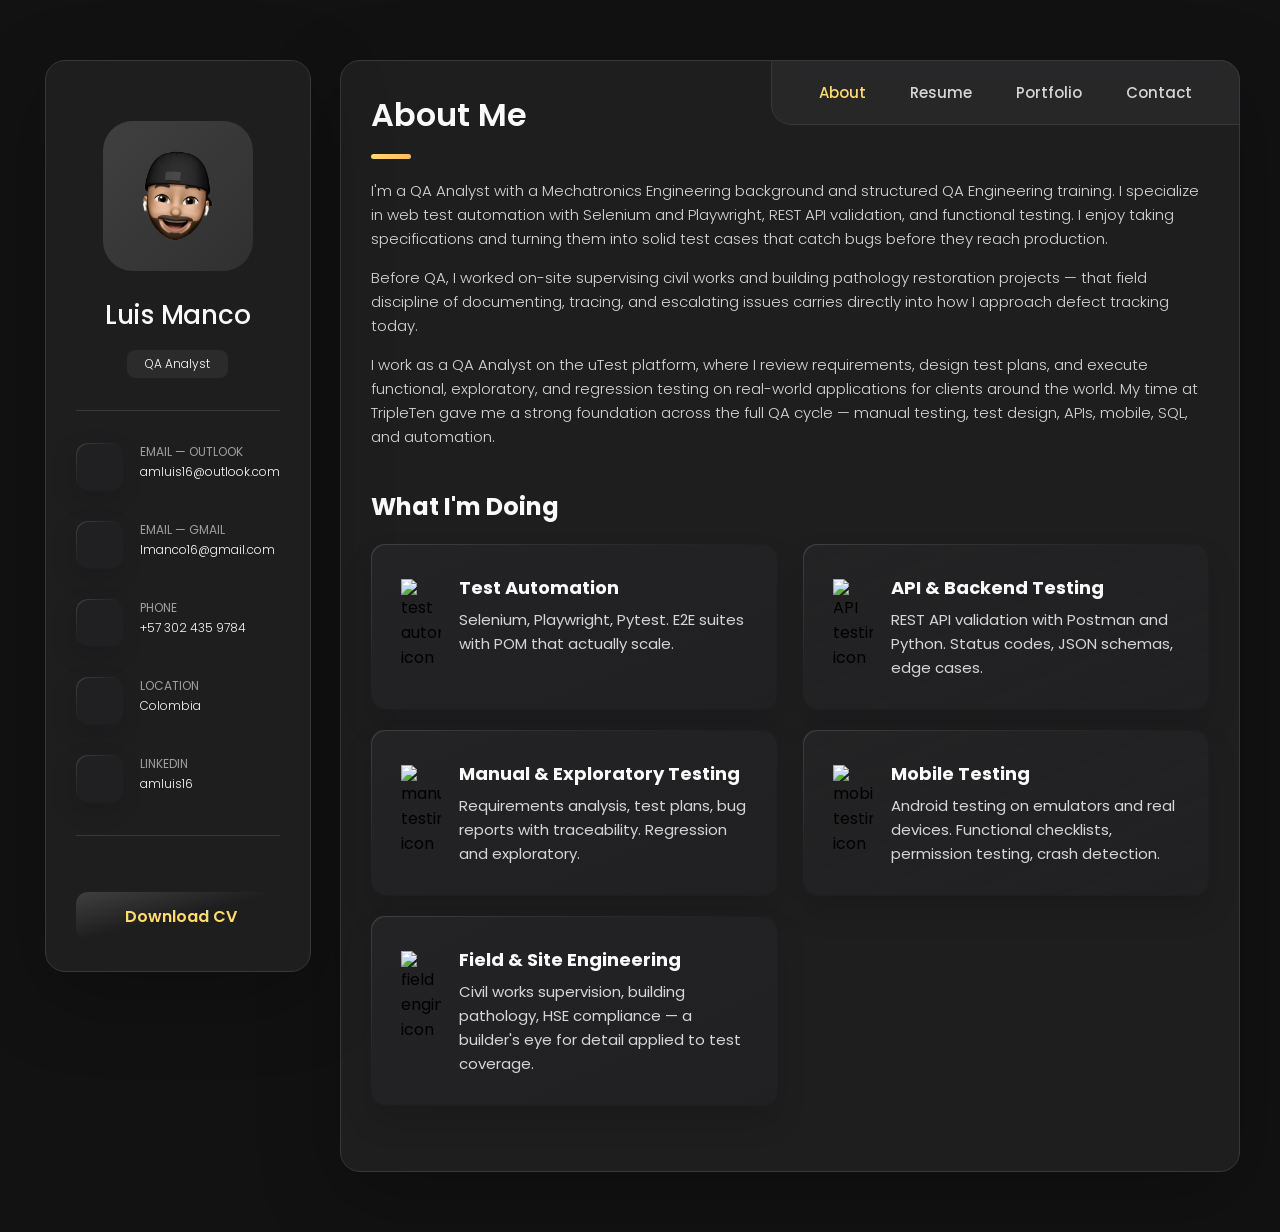
==== commit 337f2180: "content: add field engineering background, languages, 2026 certifications, expanded experience detai" ====
--- a/index.html
+++ b/index.html
@@ -72,9 +72,23 @@
             </div>
 
             <div class="contact-info">
-              <p class="contact-title">Email</p>
+              <p class="contact-title">Email — Outlook</p>
 
               <a href="mailto:amluis16@outlook.com" class="contact-link">amluis16@outlook.com</a>
+            </div>
+
+          </li>
+
+          <li class="contact-item">
+
+            <div class="icon-box">
+              <ion-icon name="mail-outline"></ion-icon>
+            </div>
+
+            <div class="contact-info">
+              <p class="contact-title">Email — Gmail</p>
+
+              <a href="mailto:lmanco16@gmail.com" class="contact-link">lmanco16@gmail.com</a>
             </div>
 
           </li>
@@ -209,6 +223,12 @@
           </p>
 
           <p>
+            Before QA, I worked on-site supervising civil works and building pathology restoration projects — that
+            field discipline of documenting, tracing, and escalating issues carries directly into how I approach
+            defect tracking today.
+          </p>
+
+          <p>
             I work as a QA Analyst on the uTest platform, where I review requirements, design test plans, and execute
             functional, exploratory, and regression testing on real-world applications for clients around the world.
             My time at TripleTen gave me a strong foundation across the full QA cycle — manual testing, test design,
@@ -286,6 +306,22 @@
 
                 <p class="service-item-text">
                   Android testing on emulators and real devices. Functional checklists, permission testing, crash detection.
+                </p>
+              </div>
+
+            </li>
+
+            <li class="service-item">
+
+              <div class="service-icon-box">
+                <img src="./assets/images/icon-design.svg" alt="field engineering icon" width="40">
+              </div>
+
+              <div class="service-content-box">
+                <h4 class="h4 service-item-title">Field &amp; Site Engineering</h4>
+
+                <p class="service-item-text">
+                  Civil works supervision, building pathology, HSE compliance — a builder's eye for detail applied to test coverage.
                 </p>
               </div>
 
@@ -361,23 +397,26 @@
               <span>May 2024 — Jun 2025</span>
 
               <p class="timeline-text">
-                Supervised civil works contracts for restoration and maintenance. Documented and escalated
-                field anomalies, managed material requests, and produced daily technical reports.
-                Developed attention to detail and structured documentation skills transferable to QA.
+                Supervised civil works contracts for restoration and building pathology maintenance. Served as the
+                primary communication link between the pathology specialist and the field crew, translating findings
+                into clear work instructions. Documented and escalated field anomalies, managed material requests,
+                and prepared daily and weekly technical reports. Developed attention to detail and structured
+                documentation skills that carry directly into defect tracking.
               </p>
 
             </li>
 
             <li class="timeline-item">
 
-              <h4 class="h4 timeline-item-title">Engineering Assistant — IMI Colombia / Yara / Cabot</h4>
+              <h4 class="h4 timeline-item-title">Engineering Assistant — IMI Colombia (Yara Ammonia Plant &amp; Cabot Carbon Black Plant)</h4>
 
               <span>Jan 2024 — Apr 2024</span>
 
               <p class="timeline-text">
-                Supported scheduled maintenance shutdowns at an ammonia plant. Coordinated contractors
-                under HSE and permit-to-work controls, documented non-conformities, and inspected
-                valve replacements, coatings, and welding — building a methodical, process-oriented mindset.
+                Supported scheduled maintenance shutdowns at two industrial plants: Yara Ammonia Plant and
+                Cabot Carbon Black Plant. Coordinated contractors under strict HSE and permit-to-work controls,
+                documented non-conformities, and inspected valve replacements, coatings, and welding — building
+                a methodical, process-oriented mindset transferable to QA.
               </p>
 
             </li>
@@ -418,7 +457,8 @@
               <span>2017 — 2023</span>
 
               <p class="timeline-text">
-                Universidad Tecnológica de Bolívar — COPNIA: 031259-0698088 BLV
+                Universidad Tecnológica de Bolívar — COPNIA: 031259-0698088 BLV.
+                Seminar: Industrial Automation (2022). Seminar: Digital Transformation (2022).
               </p>
 
             </li>
@@ -459,6 +499,13 @@
                 <h5 class="h5">Languages &amp; Tools</h5>
               </div>
               <p class="skills-text">Python, SQL, JavaScript, Git, Jira, DevTools</p>
+            </li>
+
+            <li class="skills-item">
+              <div class="title-wrapper">
+                <h5 class="h5">Languages</h5>
+              </div>
+              <p class="skills-text">English (Full Professional), Spanish (Native)</p>
             </li>
 
             <li class="skills-item">
@@ -500,6 +547,57 @@
               <li>Controladores Lógicos Programables PLC I (40 h) — Mar. 2026 · Regional Tolima</li>
               <li>Actualización del SG-SST (20 h) — Mar. 2026 · Regional Valle</li>
               <li>Procesos para Software de Calidad (40 h) — Abr. 2026 · Regional Tolima</li>
+              <li>Automatización de Procesos para la Eficiencia Organizacional (40 h) — Jun. 2026</li>
+            </ul>
+          </div>
+
+          <div class="cert-group">
+            <h4 class="h4 cert-org">Coursera</h4>
+            <ul class="cert-list">
+              <li>Software QA &amp; Test Automation Engineering</li>
+              <li>API Validation with Postman — Aug 2026</li>
+              <li>Introduction to Selenium — Jul 2026</li>
+              <li>Advanced Cypress Testing — Aug 2026</li>
+              <li>Open-Source QA: Cypress, JMeter &amp; xUnit Testing — Jul 2026</li>
+              <li>Playwright Power Techniques: Fast and Reliable Web Testing — Aug 2026</li>
+              <li>QA Process Optimization: Agile &amp; Automated Testing — Jul 2026</li>
+            </ul>
+          </div>
+
+          <div class="cert-group">
+            <h4 class="h4 cert-org">Google</h4>
+            <ul class="cert-list">
+              <li>Introduction to AI — Jul 2026</li>
+              <li>Maximize Productivity With AI Tools — Jul 2026</li>
+            </ul>
+          </div>
+
+          <div class="cert-group">
+            <h4 class="h4 cert-org">freeCodeCamp</h4>
+            <ul class="cert-list">
+              <li>Quality Assurance — Aug 2026</li>
+            </ul>
+          </div>
+
+          <div class="cert-group">
+            <h4 class="h4 cert-org">EPAM Systems</h4>
+            <ul class="cert-list">
+              <li>Introduction to Automated Testing in JavaScript — Jul 2026</li>
+            </ul>
+          </div>
+
+          <div class="cert-group">
+            <h4 class="h4 cert-org">Board Infinity</h4>
+            <ul class="cert-list">
+              <li>Introduction to Software Quality Assurance — Jul 2026</li>
+            </ul>
+          </div>
+
+          <div class="cert-group">
+            <h4 class="h4 cert-org">Código Facilito</h4>
+            <ul class="cert-list">
+              <li>Bootcamp Desarrollo de software basado en agentes con Kiro — Jul 2026</li>
+              <li>Fundamentos de Ingeniero IA con Python — Aug 2026</li>
             </ul>
           </div>
 
@@ -779,8 +877,18 @@
                 <ion-icon name="mail-outline"></ion-icon>
               </div>
               <div class="contact-info">
-                <h3 class="h4 contact-item-title">Email</h3>
+                <h3 class="h4 contact-item-title">Email — Outlook</h3>
                 <a href="mailto:amluis16@outlook.com" class="contact-link">amluis16@outlook.com</a>
+              </div>
+            </li>
+
+            <li class="contact-item">
+              <div class="icon-box">
+                <ion-icon name="mail-outline"></ion-icon>
+              </div>
+              <div class="contact-info">
+                <h3 class="h4 contact-item-title">Email — Gmail</h3>
+                <a href="mailto:lmanco16@gmail.com" class="contact-link">lmanco16@gmail.com</a>
               </div>
             </li>
 
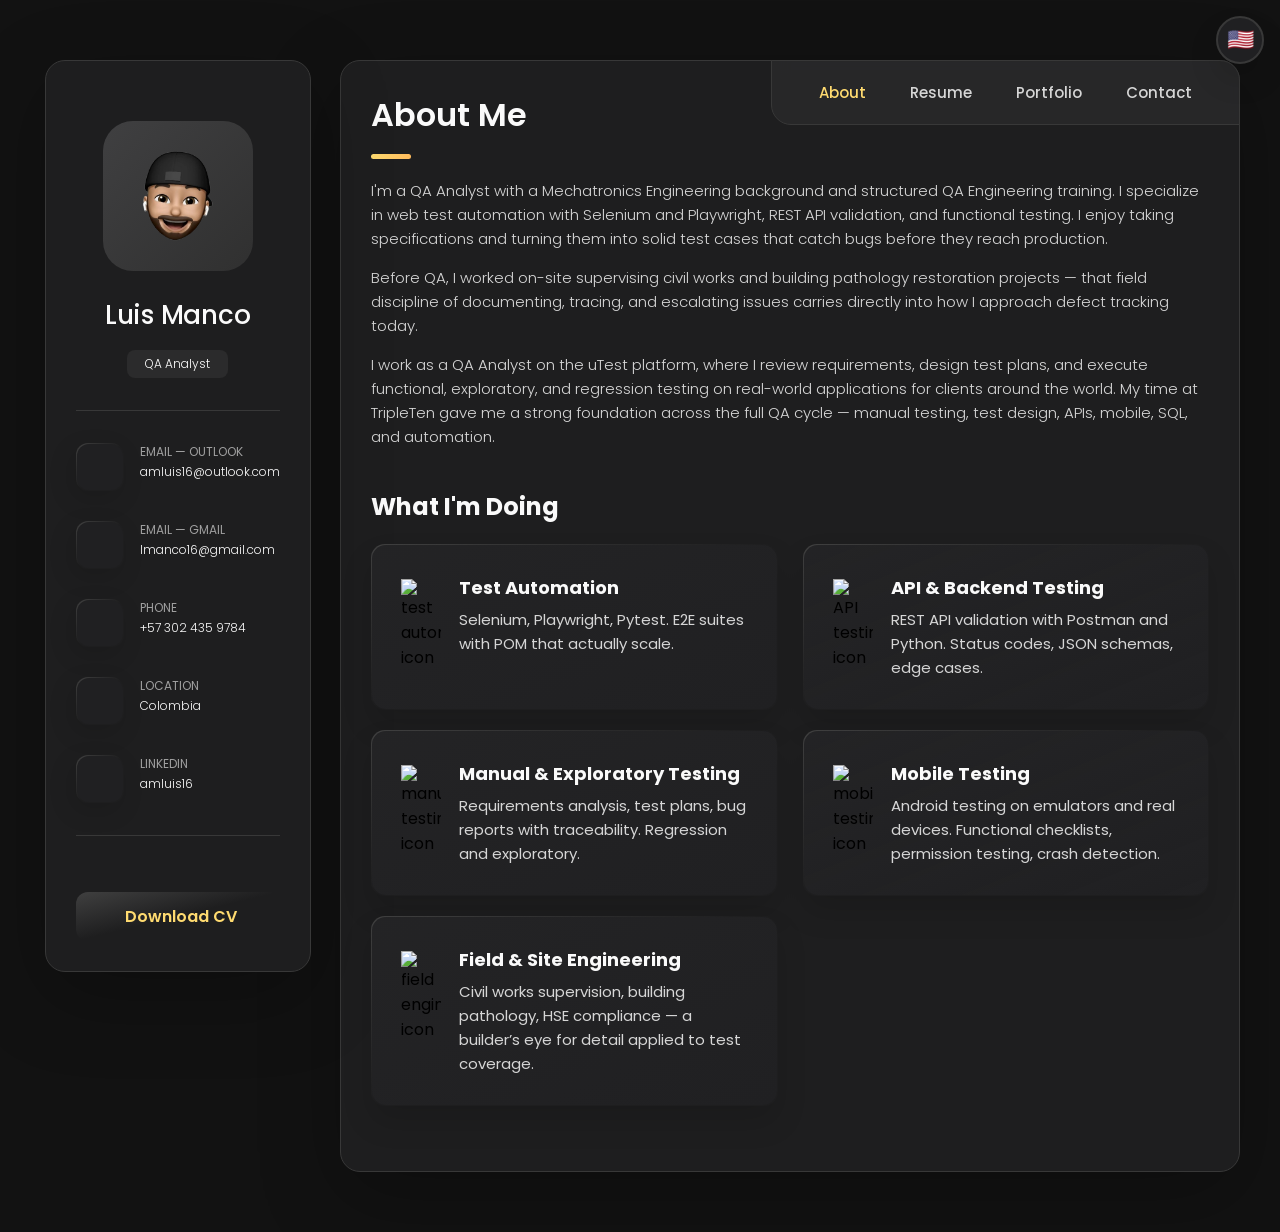
==== commit c1d1887e: "feat: add English/Spanish language toggle to whole site - Add fixed flag button (US/ES) in top-right" ====
--- a/index.html
+++ b/index.html
@@ -28,6 +28,14 @@
 <body>
 
   <!--
+    - #LANG TOGGLE BUTTON
+  -->
+
+  <button id="lang-toggle" class="lang-toggle" title="Switch to Español" aria-label="Switch to Spanish">🇺🇸</button>
+
+
+
+  <!--
     - #MAIN
   -->
 
@@ -52,7 +60,7 @@
         </div>
 
         <button class="info_more-btn" data-sidebar-btn>
-          <span>Show Contacts</span>
+          <span data-i18n="sidebar.show_contacts">Show Contacts</span>
 
           <ion-icon name="chevron-down"></ion-icon>
         </button>
@@ -72,7 +80,7 @@
             </div>
 
             <div class="contact-info">
-              <p class="contact-title">Email — Outlook</p>
+              <p class="contact-title" data-i18n="sidebar.email_outlook">Email — Outlook</p>
 
               <a href="mailto:amluis16@outlook.com" class="contact-link">amluis16@outlook.com</a>
             </div>
@@ -86,7 +94,7 @@
             </div>
 
             <div class="contact-info">
-              <p class="contact-title">Email — Gmail</p>
+              <p class="contact-title" data-i18n="sidebar.email_gmail">Email — Gmail</p>
 
               <a href="mailto:lmanco16@gmail.com" class="contact-link">lmanco16@gmail.com</a>
             </div>
@@ -100,7 +108,7 @@
             </div>
 
             <div class="contact-info">
-              <p class="contact-title">Phone</p>
+              <p class="contact-title" data-i18n="sidebar.phone">Phone</p>
 
               <a href="tel:+573024359784" class="contact-link">+57 302 435 9784</a>
             </div>
@@ -114,7 +122,7 @@
             </div>
 
             <div class="contact-info">
-              <p class="contact-title">Location</p>
+              <p class="contact-title" data-i18n="sidebar.location">Location</p>
 
               <address>Colombia</address>
             </div>
@@ -128,7 +136,7 @@
             </div>
 
             <div class="contact-info">
-              <p class="contact-title">LinkedIn</p>
+              <p class="contact-title" data-i18n="sidebar.linkedin">LinkedIn</p>
 
               <a href="https://www.linkedin.com/in/amluis16" target="_blank" class="contact-link">amluis16</a>
             </div>
@@ -158,7 +166,7 @@
         <div class="cv-sidebar">
           <a href="./cv.html" target="_blank" class="btn-cv">
             <ion-icon name="download-outline"></ion-icon>
-            Download CV
+            <span data-i18n="sidebar.download_cv">Download CV</span>
           </a>
         </div>
 
@@ -183,19 +191,19 @@
         <ul class="navbar-list">
 
           <li class="navbar-item">
-            <button class="navbar-link active" data-nav-link>About</button>
+            <button class="navbar-link active" data-nav-link data-nav-value="about" data-i18n="nav.about">About</button>
           </li>
 
           <li class="navbar-item">
-            <button class="navbar-link" data-nav-link>Resume</button>
+            <button class="navbar-link" data-nav-link data-nav-value="resume" data-i18n="nav.resume">Resume</button>
           </li>
 
           <li class="navbar-item">
-            <button class="navbar-link" data-nav-link>Portfolio</button>
+            <button class="navbar-link" data-nav-link data-nav-value="portfolio" data-i18n="nav.portfolio">Portfolio</button>
           </li>
 
           <li class="navbar-item">
-            <button class="navbar-link" data-nav-link>Contact</button>
+            <button class="navbar-link" data-nav-link data-nav-value="contact" data-i18n="nav.contact">Contact</button>
           </li>
 
         </ul>
@@ -211,24 +219,24 @@
       <article class="about active" data-page="about">
 
         <header>
-          <h2 class="h2 article-title">About me</h2>
+          <h2 class="h2 article-title" data-i18n="about.title">About me</h2>
         </header>
 
         <section class="about-text">
-          <p>
+          <p data-i18n="about.p1">
             I'm a QA Analyst with a Mechatronics Engineering background and structured QA Engineering training.
             I specialize in web test automation with Selenium and Playwright, REST API validation, and functional
             testing. I enjoy taking specifications and turning them into solid test cases that catch bugs before
             they reach production.
           </p>
 
-          <p>
+          <p data-i18n="about.p2">
             Before QA, I worked on-site supervising civil works and building pathology restoration projects — that
             field discipline of documenting, tracing, and escalating issues carries directly into how I approach
             defect tracking today.
           </p>
 
-          <p>
+          <p data-i18n="about.p3">
             I work as a QA Analyst on the uTest platform, where I review requirements, design test plans, and execute
             functional, exploratory, and regression testing on real-world applications for clients around the world.
             My time at TripleTen gave me a strong foundation across the full QA cycle — manual testing, test design,
@@ -243,7 +251,7 @@
 
         <section class="service">
 
-          <h3 class="h3 service-title">What I'm doing</h3>
+          <h3 class="h3 service-title" data-i18n="about.services_title">What I'm doing</h3>
 
           <ul class="service-list">
 
@@ -254,9 +262,9 @@
               </div>
 
               <div class="service-content-box">
-                <h4 class="h4 service-item-title">Test Automation</h4>
-
-                <p class="service-item-text">
+                <h4 class="h4 service-item-title" data-i18n="about.svc1_title">Test Automation</h4>
+
+                <p class="service-item-text" data-i18n="about.svc1_text">
                   Selenium, Playwright, Pytest. E2E suites with POM that actually scale.
                 </p>
               </div>
@@ -270,9 +278,9 @@
               </div>
 
               <div class="service-content-box">
-                <h4 class="h4 service-item-title">API & Backend Testing</h4>
-
-                <p class="service-item-text">
+                <h4 class="h4 service-item-title" data-i18n="about.svc2_title">API & Backend Testing</h4>
+
+                <p class="service-item-text" data-i18n="about.svc2_text">
                   REST API validation with Postman and Python. Status codes, JSON schemas, edge cases.
                 </p>
               </div>
@@ -286,9 +294,9 @@
               </div>
 
               <div class="service-content-box">
-                <h4 class="h4 service-item-title">Manual & Exploratory Testing</h4>
-
-                <p class="service-item-text">
+                <h4 class="h4 service-item-title" data-i18n="about.svc3_title">Manual & Exploratory Testing</h4>
+
+                <p class="service-item-text" data-i18n="about.svc3_text">
                   Requirements analysis, test plans, bug reports with traceability. Regression and exploratory.
                 </p>
               </div>
@@ -302,9 +310,9 @@
               </div>
 
               <div class="service-content-box">
-                <h4 class="h4 service-item-title">Mobile Testing</h4>
-
-                <p class="service-item-text">
+                <h4 class="h4 service-item-title" data-i18n="about.svc4_title">Mobile Testing</h4>
+
+                <p class="service-item-text" data-i18n="about.svc4_text">
                   Android testing on emulators and real devices. Functional checklists, permission testing, crash detection.
                 </p>
               </div>
@@ -318,9 +326,9 @@
               </div>
 
               <div class="service-content-box">
-                <h4 class="h4 service-item-title">Field &amp; Site Engineering</h4>
-
-                <p class="service-item-text">
+                <h4 class="h4 service-item-title" data-i18n="about.svc5_title">Field &amp; Site Engineering</h4>
+
+                <p class="service-item-text" data-i18n="about.svc5_text">
                   Civil works supervision, building pathology, HSE compliance — a builder's eye for detail applied to test coverage.
                 </p>
               </div>
@@ -342,7 +350,7 @@
       <article class="resume" data-page="resume">
 
         <header>
-          <h2 class="h2 article-title">Resume</h2>
+          <h2 class="h2 article-title" data-i18n="resume.title">Resume</h2>
         </header>
 
         <section class="timeline">
@@ -352,18 +360,18 @@
               <ion-icon name="book-outline"></ion-icon>
             </div>
 
-            <h3 class="h3">Experience</h3>
+            <h3 class="h3" data-i18n="resume.experience">Experience</h3>
           </div>
 
           <ol class="timeline-list">
 
             <li class="timeline-item">
 
-              <h4 class="h4 timeline-item-title">QA Analyst — uTest</h4>
+              <h4 class="h4 timeline-item-title" data-i18n="resume.exp1_title">QA Analyst — uTest</h4>
 
               <span>Jul 2025 — Present</span>
 
-              <p class="timeline-text">
+              <p class="timeline-text" data-i18n="resume.exp1_text">
                 Review requirements, specifications, and design docs with a QA mindset for early defect detection.
                 Design test plans and functional test cases using equivalence partitioning and boundary value analysis.
                 Validate REST APIs with Postman: response codes, JSON structures, business logic. Use DevTools for
@@ -375,11 +383,11 @@
 
             <li class="timeline-item">
 
-              <h4 class="h4 timeline-item-title">QA Projects — TripleTen LatAm</h4>
+              <h4 class="h4 timeline-item-title" data-i18n="resume.exp2_title">QA Projects — TripleTen LatAm</h4>
 
               <span>Oct 2024 — Jun 2025</span>
 
-              <p class="timeline-text">
+              <p class="timeline-text" data-i18n="resume.exp2_text">
                 E2E automation with Selenium WebDriver + POM: 9 tests covering complete taxi order flow with OTP
                 interception via CDP. API automation with Python + pytest + requests: 9 tests with equivalence class
                 and BVA coverage. REST API testing with Postman: 43 test cases across 3 endpoints, 25 bugs found
@@ -392,11 +400,11 @@
 
             <li class="timeline-item">
 
-              <h4 class="h4 timeline-item-title">Construction Supervisor Assistant — Arevalo Patologia Plus</h4>
+              <h4 class="h4 timeline-item-title" data-i18n="resume.exp3_title">Construction Supervisor Assistant — Arevalo Patologia Plus</h4>
 
               <span>May 2024 — Jun 2025</span>
 
-              <p class="timeline-text">
+              <p class="timeline-text" data-i18n="resume.exp3_text">
                 Supervised civil works contracts for restoration and building pathology maintenance. Served as the
                 primary communication link between the pathology specialist and the field crew, translating findings
                 into clear work instructions. Documented and escalated field anomalies, managed material requests,
@@ -408,11 +416,11 @@
 
             <li class="timeline-item">
 
-              <h4 class="h4 timeline-item-title">Engineering Assistant — IMI Colombia (Yara Ammonia Plant &amp; Cabot Carbon Black Plant)</h4>
+              <h4 class="h4 timeline-item-title" data-i18n="resume.exp4_title">Engineering Assistant — IMI Colombia (Yara Ammonia Plant &amp; Cabot Carbon Black Plant)</h4>
 
               <span>Jan 2024 — Apr 2024</span>
 
-              <p class="timeline-text">
+              <p class="timeline-text" data-i18n="resume.exp4_text">
                 Supported scheduled maintenance shutdowns at two industrial plants: Yara Ammonia Plant and
                 Cabot Carbon Black Plant. Coordinated contractors under strict HSE and permit-to-work controls,
                 documented non-conformities, and inspected valve replacements, coatings, and welding — building
@@ -432,18 +440,18 @@
               <ion-icon name="book-outline"></ion-icon>
             </div>
 
-            <h3 class="h3">Education</h3>
+            <h3 class="h3" data-i18n="resume.education">Education</h3>
           </div>
 
           <ol class="timeline-list">
 
             <li class="timeline-item">
 
-              <h4 class="h4 timeline-item-title">QA Engineering Bootcamp</h4>
+              <h4 class="h4 timeline-item-title" data-i18n="resume.edu1_title">QA Engineering Bootcamp</h4>
 
               <span>2024 — 2025</span>
 
-              <p class="timeline-text">
+              <p class="timeline-text" data-i18n="resume.edu1_text">
                 TripleTen LatAm — Full QA cycle: manual testing, test design, web & cross-browser, API testing,
                 mobile testing, console & SQL, API automation, UI automation.
               </p>
@@ -452,11 +460,11 @@
 
             <li class="timeline-item">
 
-              <h4 class="h4 timeline-item-title">Mechatronics Engineering</h4>
+              <h4 class="h4 timeline-item-title" data-i18n="resume.edu2_title">Mechatronics Engineering</h4>
 
               <span>2017 — 2023</span>
 
-              <p class="timeline-text">
+              <p class="timeline-text" data-i18n="resume.edu2_text">
                 Universidad Tecnológica de Bolívar — COPNIA: 031259-0698088 BLV.
                 Seminar: Industrial Automation (2022). Seminar: Digital Transformation (2022).
               </p>
@@ -469,59 +477,139 @@
 
         <section class="skill">
 
-          <h3 class="h3 skills-title">Technical Skills</h3>
+          <h3 class="h3 skills-title" data-i18n="resume.qa_skills">QA Skills</h3>
 
           <ul class="skills-list content-card">
 
             <li class="skills-item">
               <div class="title-wrapper">
-                <h5 class="h5">Test Automation</h5>
-              </div>
-              <p class="skills-text">Selenium, Playwright, Pytest, Page Object Model</p>
-            </li>
-
-            <li class="skills-item">
-              <div class="title-wrapper">
-                <h5 class="h5">API Testing</h5>
-              </div>
-              <p class="skills-text">Postman, REST, JSON, Python + requests</p>
-            </li>
-
-            <li class="skills-item">
-              <div class="title-wrapper">
-                <h5 class="h5">Functional Testing</h5>
-              </div>
-              <p class="skills-text">Test cases, equivalence partitioning, BVA, regression</p>
-            </li>
-
-            <li class="skills-item">
-              <div class="title-wrapper">
-                <h5 class="h5">Languages &amp; Tools</h5>
-              </div>
-              <p class="skills-text">Python, SQL, JavaScript, Git, Jira, DevTools</p>
-            </li>
-
-            <li class="skills-item">
-              <div class="title-wrapper">
-                <h5 class="h5">Languages</h5>
-              </div>
-              <p class="skills-text">English (Full Professional), Spanish (Native)</p>
-            </li>
-
-            <li class="skills-item">
-              <div class="title-wrapper">
-                <h5 class="h5">Mobile Testing</h5>
-              </div>
-              <p class="skills-text">Android Studio, AVD, permissions testing, crash analysis</p>
+                <h5 class="h5" data-i18n="resume.skill_manual_title">Manual &amp; Functional Testing</h5>
+              </div>
+              <p class="skills-text" data-i18n="resume.skill_manual_text">Test case design, equivalence partitioning, boundary value analysis, exploratory testing, regression, smoke &amp; sanity testing</p>
+            </li>
+
+            <li class="skills-item">
+              <div class="title-wrapper">
+                <h5 class="h5" data-i18n="resume.skill_auto_title">Test Automation</h5>
+              </div>
+              <p class="skills-text" data-i18n="resume.skill_auto_text">Selenium WebDriver, Playwright, Cypress, Pytest, Page Object Model, Mocha + Chai (Node.js)</p>
+            </li>
+
+            <li class="skills-item">
+              <div class="title-wrapper">
+                <h5 class="h5" data-i18n="resume.skill_api_title">API Testing</h5>
+              </div>
+              <p class="skills-text" data-i18n="resume.skill_api_text">Postman, REST, JSON schema validation, Python + requests</p>
+            </li>
+
+            <li class="skills-item">
+              <div class="title-wrapper">
+                <h5 class="h5" data-i18n="resume.skill_mobile_title">Mobile Testing</h5>
+              </div>
+              <p class="skills-text" data-i18n="resume.skill_mobile_text">Android Studio, AVD/emulators, permissions testing, crash analysis</p>
+            </li>
+
+            <li class="skills-item">
+              <div class="title-wrapper">
+                <h5 class="h5" data-i18n="resume.skill_perf_title">Performance &amp; Load</h5>
+              </div>
+              <p class="skills-text" data-i18n="resume.skill_perf_text">JMeter (basic), load and stress testing fundamentals</p>
+            </li>
+
+            <li class="skills-item">
+              <div class="title-wrapper">
+                <h5 class="h5" data-i18n="resume.skill_sdlc_title">SDLC &amp; Tools</h5>
+              </div>
+              <p class="skills-text" data-i18n="resume.skill_sdlc_text">Agile/Scrum, Jira, Git, SQL (PostgreSQL), DevTools, CI/CD basics</p>
+            </li>
+
+            <li class="skills-item">
+              <div class="title-wrapper">
+                <h5 class="h5" data-i18n="resume.skill_prog_title">Programming Languages</h5>
+              </div>
+              <p class="skills-text" data-i18n="resume.skill_prog_text">Python, JavaScript, SQL</p>
+            </li>
+
+            <li class="skills-item">
+              <div class="title-wrapper">
+                <h5 class="h5" data-i18n="resume.skill_lang_title">Languages</h5>
+              </div>
+              <p class="skills-text" data-i18n="resume.skill_lang_text">English (Full Professional), Spanish (Native)</p>
             </li>
 
           </ul>
 
         </section>
 
+        <section class="skill">
+
+          <h3 class="h3 skills-title" data-i18n="resume.soft_skills">Soft Skills</h3>
+
+          <ul class="skills-list content-card">
+
+            <li class="skills-item">
+              <div class="title-wrapper">
+                <h5 class="h5" data-i18n="resume.ss_analytical_title">Analytical Thinking</h5>
+              </div>
+              <p class="skills-text" data-i18n="resume.ss_analytical_text">Methodical problem decomposition rooted in mechatronics engineering and QA test design</p>
+            </li>
+
+            <li class="skills-item">
+              <div class="title-wrapper">
+                <h5 class="h5" data-i18n="resume.ss_detail_title">Attention to Detail</h5>
+              </div>
+              <p class="skills-text" data-i18n="resume.ss_detail_text">Precision in test execution, defect reproduction, and spec analysis — sharpened through construction QA and field inspections</p>
+            </li>
+
+            <li class="skills-item">
+              <div class="title-wrapper">
+                <h5 class="h5" data-i18n="resume.ss_comm_title">Technical Communication</h5>
+              </div>
+              <p class="skills-text" data-i18n="resume.ss_comm_text">Clear bug reports, test documentation, and requirements analysis with actionable detail for developers</p>
+            </li>
+
+            <li class="skills-item">
+              <div class="title-wrapper">
+                <h5 class="h5" data-i18n="resume.ss_team_title">Team Collaboration</h5>
+              </div>
+              <p class="skills-text" data-i18n="resume.ss_team_text">Cross-functional coordination with developers, PMs, and stakeholders — from field crew alignment to remote QA teams</p>
+            </li>
+
+            <li class="skills-item">
+              <div class="title-wrapper">
+                <h5 class="h5" data-i18n="resume.ss_problem_title">Problem Solving</h5>
+              </div>
+              <p class="skills-text" data-i18n="resume.ss_problem_text">Root cause analysis and creative test scenario design; escalated field anomalies now inform defect triage instincts</p>
+            </li>
+
+            <li class="skills-item">
+              <div class="title-wrapper">
+                <h5 class="h5" data-i18n="resume.ss_doc_title">Documentation</h5>
+              </div>
+              <p class="skills-text" data-i18n="resume.ss_doc_text">Structured test plans, traceability matrices, and technical reports — a discipline carried from civil works supervision</p>
+            </li>
+
+            <li class="skills-item">
+              <div class="title-wrapper">
+                <h5 class="h5" data-i18n="resume.ss_adapt_title">Adaptability</h5>
+              </div>
+              <p class="skills-text" data-i18n="resume.ss_adapt_text">Transitioned from civil engineering to QA; comfortable learning new tools, domains, and workflows on the fly</p>
+            </li>
+
+            <li class="skills-item">
+              <div class="title-wrapper">
+                <h5 class="h5" data-i18n="resume.ss_stakeholder_title">Stakeholder Communication</h5>
+              </div>
+              <p class="skills-text" data-i18n="resume.ss_stakeholder_text">Translated specialist findings into actionable work instructions on-site; now communicates test outcomes to product and dev teams</p>
+            </li>
+
+          </ul>
+
+        </section>
+
         <section class="certifications">
 
-          <h3 class="h3 certifications-title">Certifications</h3>
+          <h3 class="h3 certifications-title" data-i18n="resume.certifications">Certifications</h3>
 
           <div class="cert-group">
             <h4 class="h4 cert-org">Open Bootcamp</h4>
@@ -533,10 +621,10 @@
           </div>
 
           <div class="cert-group">
-            <h4 class="h4 cert-org">Google Actívate</h4>
+            <h4 class="h4 cert-org">Google Digital Academy (Skillshop)</h4>
             <ul class="cert-list">
-              <li>Introducción al Desarrollo Web I (40 h) — 05/06/2023</li>
-              <li>Introducción al Desarrollo Web II (40 h) — 15/06/2023</li>
+              <li>Curso de introducción al desarrollo web: HTML y CSS (1/2) — Jun 2023</li>
+              <li>Curso de introducción al desarrollo web: HTML y CSS (2/2) — Jun 2023</li>
             </ul>
           </div>
 
@@ -590,6 +678,17 @@
             <h4 class="h4 cert-org">Board Infinity</h4>
             <ul class="cert-list">
               <li>Introduction to Software Quality Assurance — Jul 2026</li>
+              <li>Automation and Modern Testing Tools — Aug 2026</li>
+              <li>Advanced Quality and Capstone Project — Aug 2026</li>
+              <li>Practical Software Testing — Sep 2026</li>
+              <li>Software Quality Assurance and Testing — Sep 2026</li>
+            </ul>
+          </div>
+
+          <div class="cert-group">
+            <h4 class="h4 cert-org">Platzi</h4>
+            <ul class="cert-list">
+              <li>Curso Gratis de Introducción a la Inteligencia Artificial — Aug 2026</li>
             </ul>
           </div>
 
@@ -614,7 +713,7 @@
       <article class="portfolio" data-page="portfolio">
 
         <header>
-          <h2 class="h2 article-title">Portfolio</h2>
+          <h2 class="h2 article-title" data-i18n="portfolio.title">Portfolio</h2>
         </header>
 
         <section class="projects">
@@ -622,23 +721,27 @@
           <ul class="filter-list">
 
             <li class="filter-item">
-              <button class="active" data-filter-btn>All</button>
+              <button class="active" data-filter-btn data-filter-value="all" data-i18n="portfolio.filter_all">All</button>
             </li>
 
             <li class="filter-item">
-              <button data-filter-btn>Automation</button>
+              <button data-filter-btn data-filter-value="automation" data-i18n="portfolio.filter_automation">Automation</button>
             </li>
 
             <li class="filter-item">
-              <button data-filter-btn>API Testing</button>
+              <button data-filter-btn data-filter-value="api testing" data-i18n="portfolio.filter_api">API Testing</button>
             </li>
 
             <li class="filter-item">
-              <button data-filter-btn>Manual Testing</button>
+              <button data-filter-btn data-filter-value="manual testing" data-i18n="portfolio.filter_manual">Manual Testing</button>
             </li>
 
             <li class="filter-item">
-              <button data-filter-btn>Mobile Testing</button>
+              <button data-filter-btn data-filter-value="mobile testing" data-i18n="portfolio.filter_mobile">Mobile Testing</button>
+            </li>
+
+            <li class="filter-item">
+              <button data-filter-btn data-filter-value="backend" data-i18n="portfolio.filter_backend">Backend</button>
             </li>
 
           </ul>
@@ -647,7 +750,7 @@
 
             <button class="filter-select" data-select>
 
-              <div class="select-value" data-selecct-value>Select category</div>
+              <div class="select-value" data-selecct-value data-i18n="portfolio.select_category">Select category</div>
 
               <div class="select-icon">
                 <ion-icon name="chevron-down"></ion-icon>
@@ -658,23 +761,27 @@
             <ul class="select-list">
 
               <li class="select-item">
-                <button data-select-item>All</button>
+                <button data-select-item data-filter-value="all" data-i18n="portfolio.filter_all">All</button>
               </li>
 
               <li class="select-item">
-                <button data-select-item>Automation</button>
+                <button data-select-item data-filter-value="automation" data-i18n="portfolio.filter_automation">Automation</button>
               </li>
 
               <li class="select-item">
-                <button data-select-item>API Testing</button>
+                <button data-select-item data-filter-value="api testing" data-i18n="portfolio.filter_api">API Testing</button>
               </li>
 
               <li class="select-item">
-                <button data-select-item>Manual Testing</button>
+                <button data-select-item data-filter-value="manual testing" data-i18n="portfolio.filter_manual">Manual Testing</button>
               </li>
 
               <li class="select-item">
-                <button data-select-item>Mobile Testing</button>
+                <button data-select-item data-filter-value="mobile testing" data-i18n="portfolio.filter_mobile">Mobile Testing</button>
+              </li>
+
+              <li class="select-item">
+                <button data-select-item data-filter-value="backend" data-i18n="portfolio.filter_backend">Backend</button>
               </li>
 
             </ul>
@@ -694,9 +801,9 @@
                   <img src="./assets/images/project-9.png" alt="ui-automation" loading="lazy">
                 </figure>
 
-                <h3 class="project-title">UI Automation — Urban Routes</h3>
-
-                <p class="project-category">Automation</p>
+                <h3 class="project-title" data-i18n="portfolio.proj1_title">UI Automation — Urban Routes</h3>
+
+                <p class="project-category" data-i18n="portfolio.proj1_cat">Automation</p>
 
               </a>
             </li>
@@ -712,9 +819,9 @@
                   <img src="./assets/images/project-7.png" alt="api-automation" loading="lazy">
                 </figure>
 
-                <h3 class="project-title">API Automation — Urban Grocers</h3>
-
-                <p class="project-category">Automation</p>
+                <h3 class="project-title" data-i18n="portfolio.proj2_title">API Automation — Urban Grocers</h3>
+
+                <p class="project-category" data-i18n="portfolio.proj2_cat">Automation</p>
 
               </a>
             </li>
@@ -730,9 +837,9 @@
                   <img src="./assets/images/project-4.png" alt="api-testing" loading="lazy">
                 </figure>
 
-                <h3 class="project-title">API Testing — Urban Grocers</h3>
-
-                <p class="project-category">API Testing</p>
+                <h3 class="project-title" data-i18n="portfolio.proj3_title">API Testing — Urban Grocers</h3>
+
+                <p class="project-category" data-i18n="portfolio.proj3_cat">API Testing</p>
 
               </a>
             </li>
@@ -748,9 +855,9 @@
                   <img src="./assets/images/project-1.jpg" alt="regression-testing" loading="lazy">
                 </figure>
 
-                <h3 class="project-title">Regression Testing — Urban Routes</h3>
-
-                <p class="project-category">Manual Testing</p>
+                <h3 class="project-title" data-i18n="portfolio.proj4_title">Regression Testing — Urban Routes</h3>
+
+                <p class="project-category" data-i18n="portfolio.proj4_cat">Manual Testing</p>
 
               </a>
             </li>
@@ -766,9 +873,9 @@
                   <img src="./assets/images/project-5.png" alt="test-design" loading="lazy">
                 </figure>
 
-                <h3 class="project-title">Test Design — Carpool Feature</h3>
-
-                <p class="project-category">Manual Testing</p>
+                <h3 class="project-title" data-i18n="portfolio.proj5_title">Test Design — Carpool Feature</h3>
+
+                <p class="project-category" data-i18n="portfolio.proj5_cat">Manual Testing</p>
 
               </a>
             </li>
@@ -784,9 +891,9 @@
                   <img src="./assets/images/project-3.jpg" alt="cross-browser-testing" loading="lazy">
                 </figure>
 
-                <h3 class="project-title">Cross-Browser Testing — Urban Routes</h3>
-
-                <p class="project-category">Manual Testing</p>
+                <h3 class="project-title" data-i18n="portfolio.proj6_title">Cross-Browser Testing — Urban Routes</h3>
+
+                <p class="project-category" data-i18n="portfolio.proj6_cat">Manual Testing</p>
 
               </a>
             </li>
@@ -802,9 +909,9 @@
                   <img src="./assets/images/project-8.jpg" alt="mobile-testing" loading="lazy">
                 </figure>
 
-                <h3 class="project-title">Mobile Testing — Urban Lunch</h3>
-
-                <p class="project-category">Mobile Testing</p>
+                <h3 class="project-title" data-i18n="portfolio.proj7_title">Mobile Testing — Urban Lunch</h3>
+
+                <p class="project-category" data-i18n="portfolio.proj7_cat">Mobile Testing</p>
 
               </a>
             </li>
@@ -820,9 +927,9 @@
                   <img src="./assets/images/project-6.png" alt="console-sql" loading="lazy">
                 </figure>
 
-                <h3 class="project-title">Console & SQL — Linux + PostgreSQL</h3>
-
-                <p class="project-category">Manual Testing</p>
+                <h3 class="project-title" data-i18n="portfolio.proj8_title">Console & SQL — Linux + PostgreSQL</h3>
+
+                <p class="project-category" data-i18n="portfolio.proj8_cat">Manual Testing</p>
 
               </a>
             </li>
@@ -838,9 +945,99 @@
                   <img src="./assets/images/project-2.png" alt="full-qa-cycle" loading="lazy">
                 </figure>
 
-                <h3 class="project-title">Full QA Cycle — Urban Scooter</h3>
-
-                <p class="project-category">API Testing</p>
+                <h3 class="project-title" data-i18n="portfolio.proj9_title">Full QA Cycle — Urban Scooter</h3>
+
+                <p class="project-category" data-i18n="portfolio.proj9_cat">API Testing</p>
+
+              </a>
+            </li>
+
+            <li class="project-item active" data-filter-item data-category="backend">
+              <a href="https://github.com/AMluisXVI/fcc-project-metric-imp-converter" target="_blank">
+
+                <figure class="project-img">
+                  <div class="project-item-icon-box">
+                    <ion-icon name="eye-outline"></ion-icon>
+                  </div>
+
+                  <img src="./assets/images/project-fcc-1.png" alt="metric-imp-converter" loading="lazy">
+                </figure>
+
+                <h3 class="project-title" data-i18n="portfolio.proj10_title">Metric-IMP Converter</h3>
+
+                <p class="project-category" data-i18n="portfolio.proj10_cat">REST API — Node.js / Express / Mocha</p>
+
+              </a>
+            </li>
+
+            <li class="project-item active" data-filter-item data-category="backend">
+              <a href="https://github.com/AMluisXVI/fcc-project-issue-tracker" target="_blank">
+
+                <figure class="project-img">
+                  <div class="project-item-icon-box">
+                    <ion-icon name="eye-outline"></ion-icon>
+                  </div>
+
+                  <img src="./assets/images/project-fcc-2.png" alt="issue-tracker" loading="lazy">
+                </figure>
+
+                <h3 class="project-title" data-i18n="portfolio.proj11_title">Issue Tracker</h3>
+
+                <p class="project-category" data-i18n="portfolio.proj11_cat">REST API — CRUD / Query Filters</p>
+
+              </a>
+            </li>
+
+            <li class="project-item active" data-filter-item data-category="backend">
+              <a href="https://github.com/AMluisXVI/fcc-project-personal-library" target="_blank">
+
+                <figure class="project-img">
+                  <div class="project-item-icon-box">
+                    <ion-icon name="eye-outline"></ion-icon>
+                  </div>
+
+                  <img src="./assets/images/project-fcc-3.png" alt="personal-library" loading="lazy">
+                </figure>
+
+                <h3 class="project-title" data-i18n="portfolio.proj12_title">Personal Library</h3>
+
+                <p class="project-category" data-i18n="portfolio.proj12_cat">REST API — Books / Comments</p>
+
+              </a>
+            </li>
+
+            <li class="project-item active" data-filter-item data-category="backend">
+              <a href="https://github.com/AMluisXVI/fcc-project-sudoku-solver" target="_blank">
+
+                <figure class="project-img">
+                  <div class="project-item-icon-box">
+                    <ion-icon name="eye-outline"></ion-icon>
+                  </div>
+
+                  <img src="./assets/images/project-fcc-4.png" alt="sudoku-solver" loading="lazy">
+                </figure>
+
+                <h3 class="project-title" data-i18n="portfolio.proj13_title">Sudoku Solver</h3>
+
+                <p class="project-category" data-i18n="portfolio.proj13_cat">Backtracking Algorithm — Node.js</p>
+
+              </a>
+            </li>
+
+            <li class="project-item active" data-filter-item data-category="backend">
+              <a href="https://github.com/AMluisXVI/fcc-project-american-british-translator" target="_blank">
+
+                <figure class="project-img">
+                  <div class="project-item-icon-box">
+                    <ion-icon name="eye-outline"></ion-icon>
+                  </div>
+
+                  <img src="./assets/images/project-fcc-5.png" alt="american-british-translator" loading="lazy">
+                </figure>
+
+                <h3 class="project-title" data-i18n="portfolio.proj14_title">US-UK Translator</h3>
+
+                <p class="project-category" data-i18n="portfolio.proj14_cat">Regex / Dictionaries — Node.js</p>
 
               </a>
             </li>
@@ -860,12 +1057,12 @@
       <article class="contact" data-page="contact">
 
         <header>
-          <h2 class="h2 article-title">Contact</h2>
+          <h2 class="h2 article-title" data-i18n="contact.title">Contact</h2>
         </header>
 
         <section class="contact-info">
 
-          <p class="contact-text">
+          <p class="contact-text" data-i18n="contact.text">
             Let's connect! Whether you have a job opportunity, a project idea, or just want to talk about QA,
             feel free to reach out through any of the channels below.
           </p>
@@ -877,7 +1074,7 @@
                 <ion-icon name="mail-outline"></ion-icon>
               </div>
               <div class="contact-info">
-                <h3 class="h4 contact-item-title">Email — Outlook</h3>
+                <h3 class="h4 contact-item-title" data-i18n="contact.email_outlook">Email — Outlook</h3>
                 <a href="mailto:amluis16@outlook.com" class="contact-link">amluis16@outlook.com</a>
               </div>
             </li>
@@ -887,7 +1084,7 @@
                 <ion-icon name="mail-outline"></ion-icon>
               </div>
               <div class="contact-info">
-                <h3 class="h4 contact-item-title">Email — Gmail</h3>
+                <h3 class="h4 contact-item-title" data-i18n="contact.email_gmail">Email — Gmail</h3>
                 <a href="mailto:lmanco16@gmail.com" class="contact-link">lmanco16@gmail.com</a>
               </div>
             </li>
@@ -897,7 +1094,7 @@
                 <ion-icon name="phone-portrait-outline"></ion-icon>
               </div>
               <div class="contact-info">
-                <h3 class="h4 contact-item-title">Phone</h3>
+                <h3 class="h4 contact-item-title" data-i18n="contact.phone">Phone</h3>
                 <a href="tel:+573024359784" class="contact-link">+57 302 435 9784</a>
               </div>
             </li>
@@ -907,7 +1104,7 @@
                 <ion-icon name="logo-linkedin"></ion-icon>
               </div>
               <div class="contact-info">
-                <h3 class="h4 contact-item-title">LinkedIn</h3>
+                <h3 class="h4 contact-item-title" data-i18n="contact.linkedin">LinkedIn</h3>
               <a href="https://www.linkedin.com/in/amluis16" target="_blank" class="contact-link">amluis16</a>
               </div>
             </li>
@@ -917,7 +1114,7 @@
                 <ion-icon name="logo-github"></ion-icon>
               </div>
               <div class="contact-info">
-                <h3 class="h4 contact-item-title">GitHub</h3>
+                <h3 class="h4 contact-item-title" data-i18n="contact.github">GitHub</h3>
                 <a href="https://github.com/AMluisXVI" target="_blank" class="contact-link">AMluisXVI</a>
               </div>
             </li>
--- a/assets/css/style.css
+++ b/assets/css/style.css
@@ -1008,6 +1008,53 @@
 
 
 /*-----------------------------------*\
+  #LANG TOGGLE
+\*-----------------------------------*/
+
+.lang-toggle {
+  position: fixed;
+  top: 16px;
+  right: 16px;
+  z-index: 1000;
+  width: 48px;
+  height: 48px;
+  border-radius: 50%;
+  background: var(--eerie-black-1);
+  border: 2px solid var(--jet);
+  box-shadow: var(--shadow-2);
+  display: flex;
+  align-items: center;
+  justify-content: center;
+  font-size: 22px;
+  cursor: pointer;
+  transition: var(--transition-1);
+  line-height: 1;
+}
+
+.lang-toggle:hover,
+.lang-toggle:focus {
+  background: var(--onyx);
+  border-color: var(--orange-yellow-crayola);
+  transform: scale(1.08);
+  box-shadow: 0 0 20px hsla(45, 100%, 71%, 0.25);
+}
+
+.lang-toggle:active {
+  transform: scale(0.95);
+}
+
+/* mobile: ensure touch target and avoid navbar overlap */
+@media (max-width: 767px) {
+  .lang-toggle {
+    top: 12px;
+    right: 12px;
+    width: 44px;
+    height: 44px;
+    font-size: 20px;
+  }
+}
+
+/*-----------------------------------*\
   #RESPONSIVE
 \*-----------------------------------*/
 
@@ -1529,4 +1576,64 @@
 
   .timeline-text { max-width: 700px; }
 
+}
+
+/* freeCodeCamp projects table */
+.fcc-projects { margin-top: 30px; }
+
+.fcc-desc {
+  color: var(--light-gray);
+  margin-bottom: 20px;
+  line-height: 1.6;
+}
+
+.fcc-table {
+  width: 100%;
+  border-collapse: collapse;
+  margin-top: 10px;
+  font-size: var(--fs-5);
+}
+
+.fcc-table thead th {
+  text-align: left;
+  padding: 12px 10px;
+  border-bottom: 2px solid var(--border-color);
+  color: var(--white-1);
+  font-weight: var(--fw-600);
+  font-size: var(--fs-6);
+  text-transform: uppercase;
+  letter-spacing: 1px;
+}
+
+.fcc-table tbody td {
+  padding: 12px 10px;
+  border-bottom: 1px solid var(--border-color);
+  color: var(--light-gray);
+  vertical-align: top;
+}
+
+.fcc-table tbody tr:hover { background: hsla(0, 0%, 100%, 0.03); }
+
+.fcc-table tbody td:first-child {
+  font-weight: var(--fw-500);
+  white-space: nowrap;
+}
+
+.fcc-table tbody td:nth-child(3) {
+  color: var(--green-yellow);
+  text-align: center;
+  font-weight: var(--fw-600);
+}
+
+.fcc-table a {
+  color: var(--blue-2);
+  text-decoration: underline;
+}
+
+.fcc-table a:hover { color: var(--white-2); }
+
+@media (max-width: 768px) {
+  .fcc-table { font-size: var(--fs-6); }
+  .fcc-table thead th,
+  .fcc-table tbody td { padding: 8px 6px; }
 }
